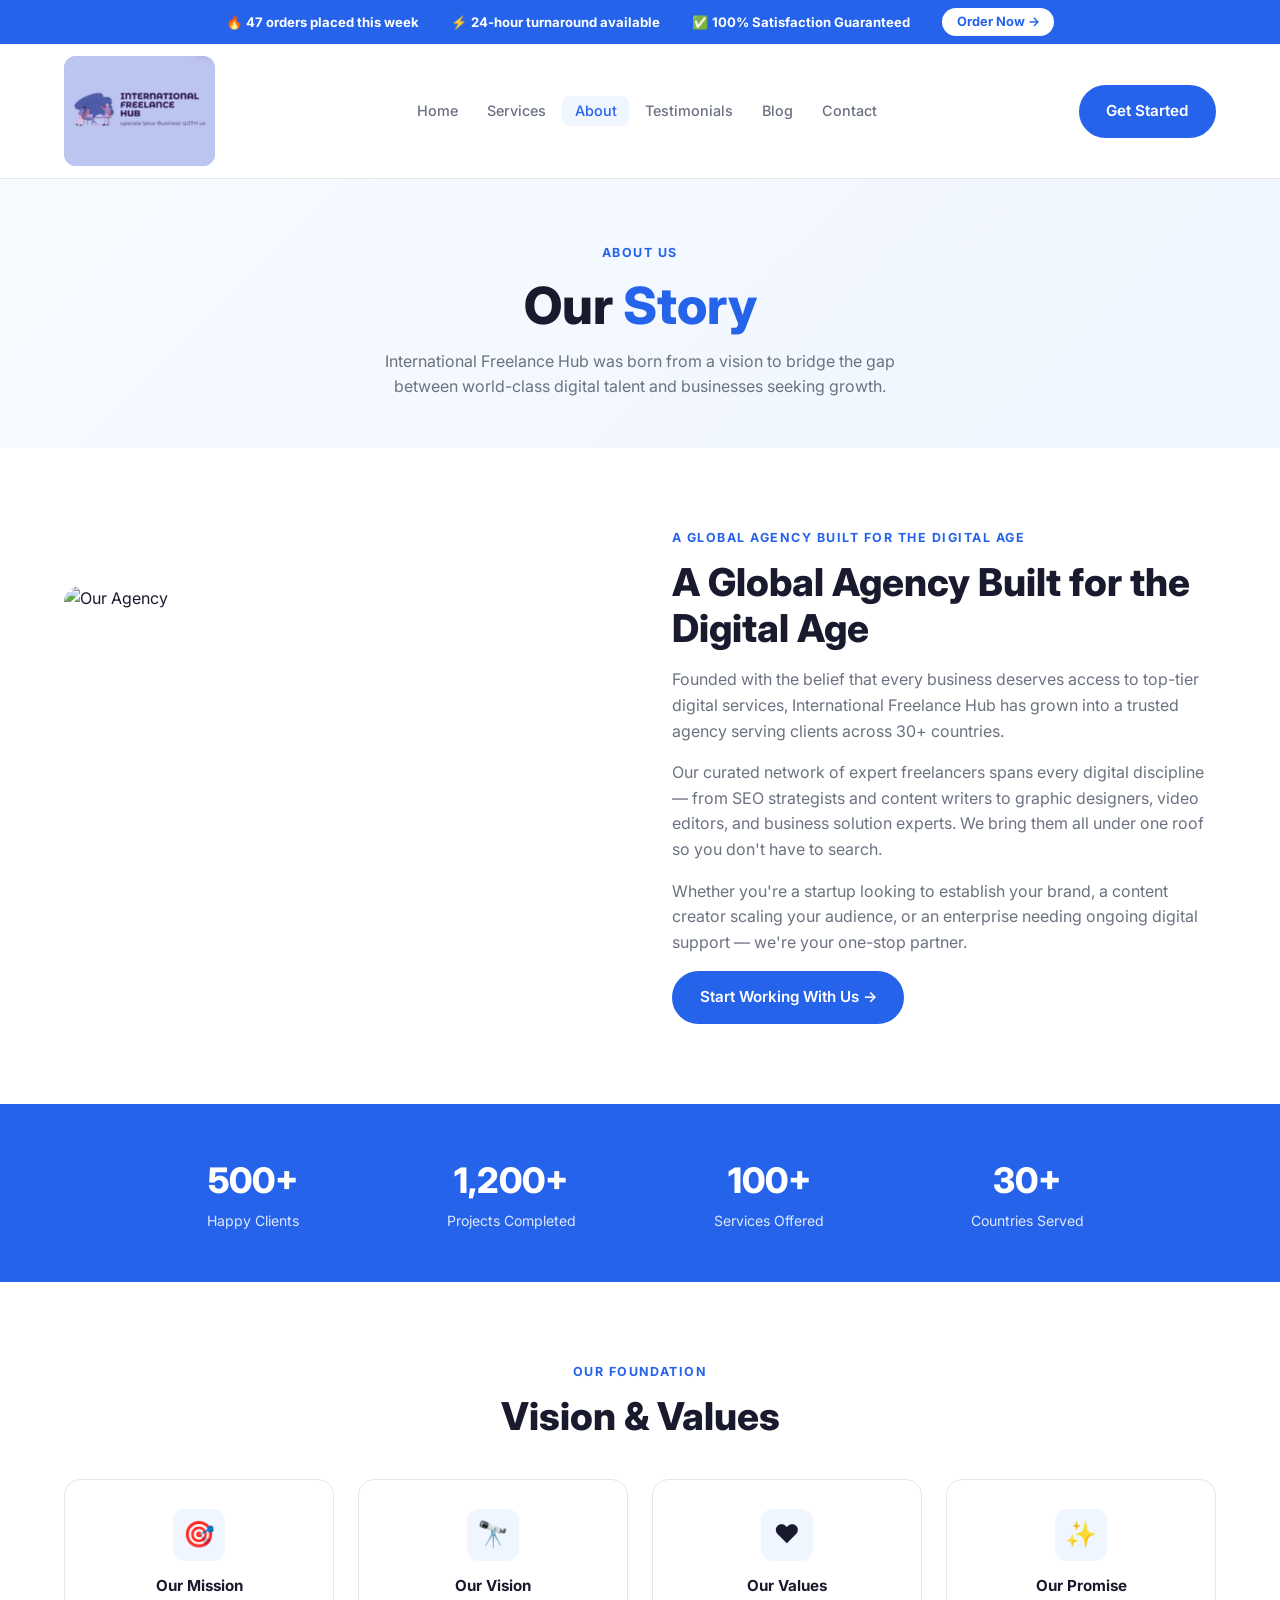
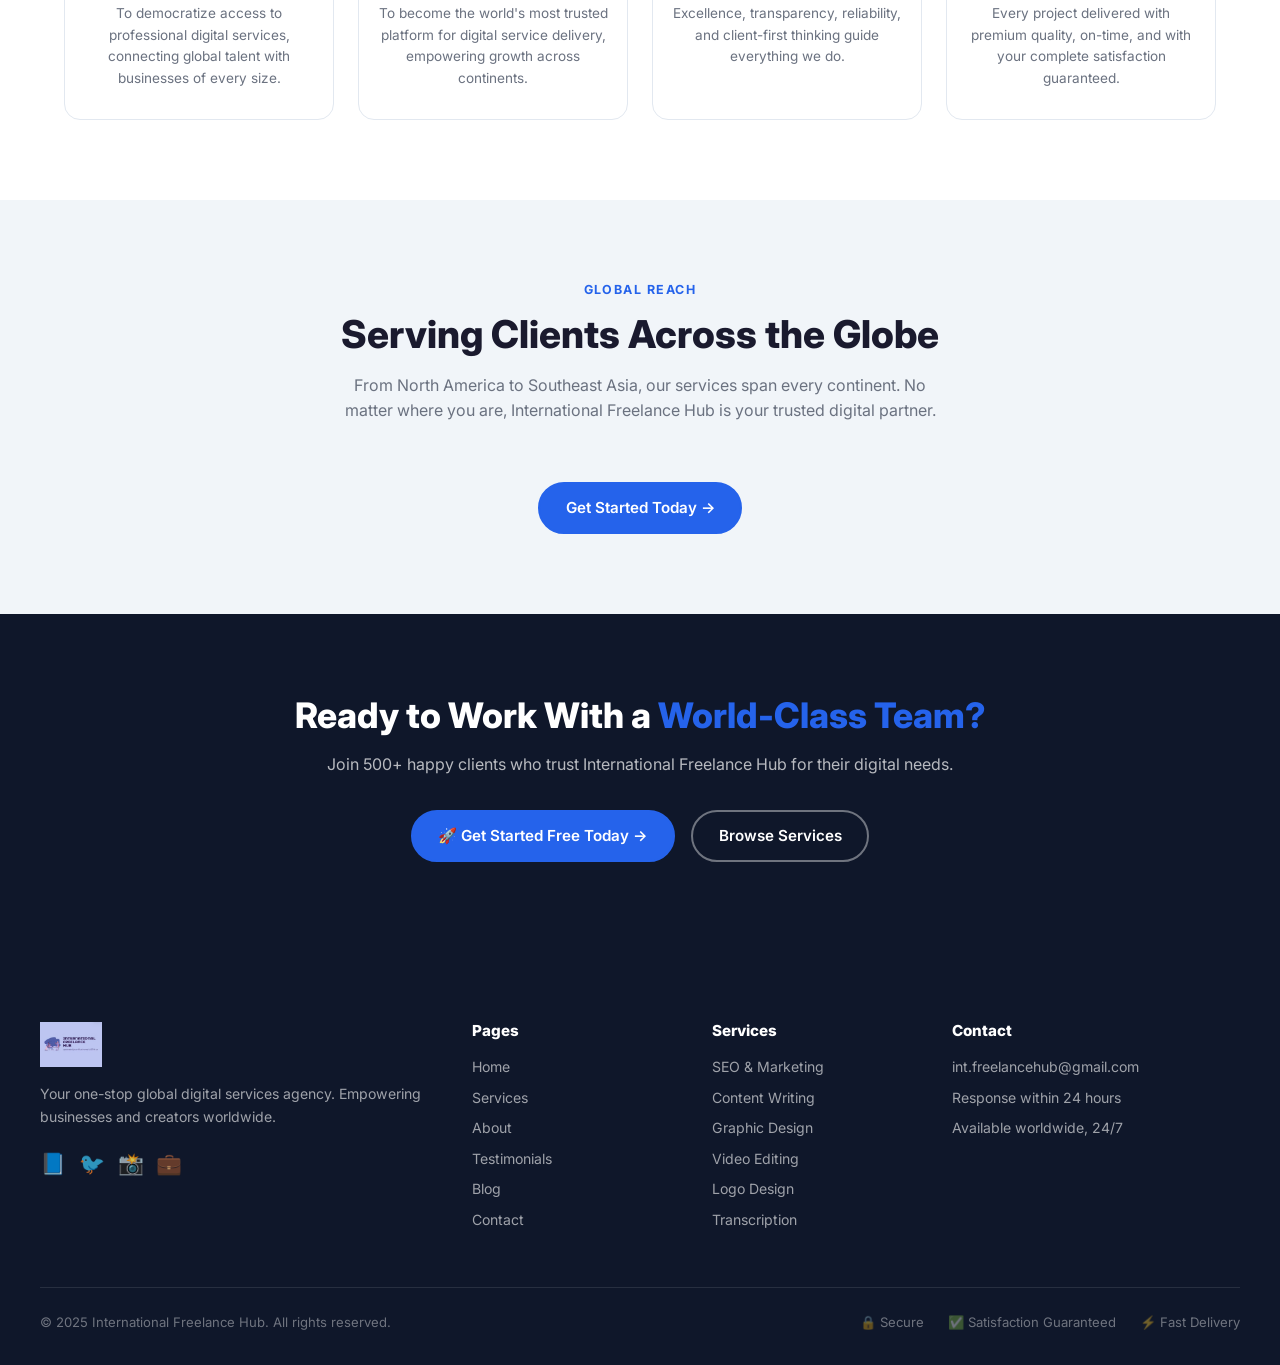
==== about.html @ becc19a5 "Add files via upload" ====
<!DOCTYPE html>
<html lang="en">
<head>
<meta charset="UTF-8">
<meta name="viewport" content="width=device-width, initial-scale=1.0">
<title>About Us | International Freelance Hub</title>
<meta name="description" content="Learn about International Freelance Hub — a global digital services agency serving 500+ clients across 30+ countries.">
<link rel="preconnect" href="https://fonts.googleapis.com">
<link href="https://fonts.googleapis.com/css2?family=Inter:wght@400;500;600;700;800;900&display=swap" rel="stylesheet">
<link rel="icon" type="image/png" href="logo.png">
<link rel="stylesheet" href="styles.css?v=7">
<style>
  /* SPLASH SCREEN */
  .splash {
    position: fixed; top: 0; left: 0; width: 100%; height: 100%;
    background: #eff6ff; display: flex; align-items: center;
    justify-content: center; z-index: 9999;
    animation: splashFade 0.6s ease forwards 2.5s;
  }
  .splash-inner {
    text-align: center;
    animation: splashZoom 0.5s ease forwards;
  }
  .splash img {
    width: auto; height: 180px; border-radius: 20px;
    box-shadow: 0 20px 60px rgba(37,99,235,0.2);
    animation: splashPulse 1.5s ease infinite;
  }
  .splash-text {
    margin-top: 1.5rem; font-family: 'Inter', sans-serif;
    font-size: 1rem; color: #2563eb; font-weight: 600;
    letter-spacing: 0.1em;
  }
  @keyframes splashFade { 0% { opacity:1; transform:scale(1); } 100% { opacity:0; transform:scale(1.05); pointer-events:none; } }
  @keyframes splashZoom { 0% { transform:scale(0.8); opacity:0; } 100% { transform:scale(1); opacity:1; } }
  @keyframes splashPulse { 0%,100% { transform:scale(1); } 50% { transform:scale(1.04); } }
  .splash.hidden { display: none; }
</style>
</head>
<body>

<!-- SPLASH SCREEN -->
<div class="splash" id="splash">
  <div class="splash-inner">
    <img src="logo.png" alt="International Freelance Hub">
    <div class="splash-text">INTERNATIONAL FREELANCE HUB</div>
  </div>
</div>

<div class="topbar">
  <div class="topbar-inner">
    <span>🔥 <strong>47 orders placed this week</strong></span>
    <span>⚡ <strong>24-hour turnaround available</strong></span>
    <span>✅ <strong>100% Satisfaction Guaranteed</strong></span>
    <a href="contact.html" class="topbar-cta">Order Now →</a>
  </div>
</div>

<nav class="navbar">
  <div class="nav-inner">
    <a href="index.html" style="display:flex;align-items:center;">
      <img src="logo.png" alt="International Freelance Hub" style="height:110px;width:auto;display:block;object-fit:contain;border-radius:12px;background-color:#c8cce8;">
    </a>
    <ul class="nav-links">
      <li><a href="index.html">Home</a></li>
      <li><a href="services.html">Services</a></li>
      <li><a href="about.html" class="active">About</a></li>
      <li><a href="testimonials.html">Testimonials</a></li>
      <li><a href="blog.html">Blog</a></li>
      <li><a href="contact.html">Contact</a></li>
    </ul>
    <a href="contact.html" class="btn-primary">Get Started</a>
    <button class="hamburger" onclick="toggleMenu()">☰</button>
  </div>
  <div class="mobile-menu" id="mobileMenu">
    <a href="index.html">Home</a><a href="services.html">Services</a><a href="about.html">About</a>
    <a href="testimonials.html">Testimonials</a><a href="blog.html">Blog</a><a href="contact.html">Contact</a>
    <a href="contact.html" class="btn-primary">Get Started</a>
  </div>
</nav>

<section class="page-hero">
  <div class="section-label">ABOUT US</div>
  <h1>Our <span class="blue">Story</span></h1>
  <p>International Freelance Hub was born from a vision to bridge the gap between world-class digital talent and businesses seeking growth.</p>
</section>

<section class="about-story">
  <img src="https://images.unsplash.com/photo-1497366216548-37526070297c?w=600&q=80" alt="Our Agency">
  <div class="about-story-text">
    <div class="section-label">A GLOBAL AGENCY BUILT FOR THE DIGITAL AGE</div>
    <h2>A Global Agency Built for the Digital Age</h2>
    <p>Founded with the belief that every business deserves access to top-tier digital services, International Freelance Hub has grown into a trusted agency serving clients across 30+ countries.</p>
    <p>Our curated network of expert freelancers spans every digital discipline — from SEO strategists and content writers to graphic designers, video editors, and business solution experts. We bring them all under one roof so you don't have to search.</p>
    <p>Whether you're a startup looking to establish your brand, a content creator scaling your audience, or an enterprise needing ongoing digital support — we're your one-stop partner.</p>
    <a href="contact.html" class="btn-primary">Start Working With Us →</a>
  </div>
</section>

<div class="about-stats-bar">
  <div class="about-stats-bar-inner">
    <div><span class="about-stat-num">500+</span><span class="about-stat-label">Happy Clients</span></div>
    <div><span class="about-stat-num">1,200+</span><span class="about-stat-label">Projects Completed</span></div>
    <div><span class="about-stat-num">100+</span><span class="about-stat-label">Services Offered</span></div>
    <div><span class="about-stat-num">30+</span><span class="about-stat-label">Countries Served</span></div>
  </div>
</div>

<section class="vision-section">
  <div class="section-label">OUR FOUNDATION</div>
  <h2>Vision & Values</h2>
  <div class="vision-grid">
    <div class="vision-card"><div class="vision-icon">🎯</div><h3>Our Mission</h3><p>To democratize access to professional digital services, connecting global talent with businesses of every size.</p></div>
    <div class="vision-card"><div class="vision-icon">🔭</div><h3>Our Vision</h3><p>To become the world's most trusted platform for digital service delivery, empowering growth across continents.</p></div>
    <div class="vision-card"><div class="vision-icon">❤️</div><h3>Our Values</h3><p>Excellence, transparency, reliability, and client-first thinking guide everything we do.</p></div>
    <div class="vision-card"><div class="vision-icon">✨</div><h3>Our Promise</h3><p>Every project delivered with premium quality, on-time, and with your complete satisfaction guaranteed.</p></div>
  </div>
</section>

<section class="global-reach">
  <div class="section-label" style="text-align:center;">GLOBAL REACH</div>
  <h2>Serving Clients Across the Globe</h2>
  <p>From North America to Southeast Asia, our services span every continent. No matter where you are, International Freelance Hub is your trusted digital partner.</p>
  <br>
  <a href="contact.html" class="btn-primary">Get Started Today →</a>
</section>

<section class="cta-banner">
  <h2>Ready to Work With a <span class="blue">World-Class Team?</span></h2>
  <p>Join 500+ happy clients who trust International Freelance Hub for their digital needs.</p>
  <div class="cta-btns">
    <a href="contact.html" class="btn-primary">🚀 Get Started Free Today →</a>
    <a href="services.html" class="btn-outline-white">Browse Services</a>
  </div>
</section>

<footer class="footer">
  <div class="footer-inner">
    <div class="footer-brand">
      <div style="margin-bottom:1rem;"><img src="logo.png" alt="International Freelance Hub" style="height:45px;width:auto;display:block;object-fit:contain;"></div>
      <p>Your one-stop global digital services agency. Empowering businesses and creators worldwide.</p>
      <div class="footer-social"><a href="#">📘</a><a href="#">🐦</a><a href="#">📸</a><a href="#">💼</a></div>
    </div>
    <div class="footer-links"><h4>Pages</h4><a href="index.html">Home</a><a href="services.html">Services</a><a href="about.html">About</a><a href="testimonials.html">Testimonials</a><a href="blog.html">Blog</a><a href="contact.html">Contact</a></div>
    <div class="footer-links"><h4>Services</h4><a href="services.html">SEO & Marketing</a><a href="services.html">Content Writing</a><a href="services.html">Graphic Design</a><a href="services.html">Video Editing</a><a href="services.html">Logo Design</a><a href="services.html">Transcription</a></div>
    <div class="footer-links"><h4>Contact</h4><a href="mailto:int.freelancehub@gmail.com">int.freelancehub@gmail.com</a><a href="#">Response within 24 hours</a><a href="#">Available worldwide, 24/7</a></div>
  </div>
  <div class="footer-bottom"><p>© 2025 International Freelance Hub. All rights reserved.</p><div><span>🔒 Secure</span><span>✅ Satisfaction Guaranteed</span><span>⚡ Fast Delivery</span></div></div>
</footer>

<script>
function toggleMenu(){document.getElementById('mobileMenu').classList.toggle('open');}
// Hide splash after 3 seconds
setTimeout(function(){
  const splash = document.getElementById('splash');
  splash.style.opacity = '0';
  splash.style.transition = 'opacity 0.6s ease';
  setTimeout(function(){ splash.classList.add('hidden'); }, 600);
}, 2500);
</script>
</body>
</html>
---- styles.css ----
*, *::before, *::after { box-sizing: border-box; margin: 0; padding: 0; }
html { scroll-behavior: smooth; }
body { font-family: 'Inter', sans-serif; background: #fff; color: #1a1a2e; line-height: 1.6; }
a { text-decoration: none; color: inherit; }
img { width: 100%; display: block; object-fit: cover; }
:root {
  --blue: #2563eb; --blue-dark: #1d4ed8; --blue-light: #eff6ff;
  --grey: #6b7280; --grey-light: #f1f5f9; --dark: #0f172a;
  --white: #ffffff; --border: #e2e8f0; --shadow: 0 4px 24px rgba(37,99,235,0.10);
}

/* ===== TYPOGRAPHY - FIXED SIZES ===== */
h1, h2, h3, h4 { font-family: 'Inter', sans-serif; font-weight: 800; line-height: 1.2; }
h1 { font-size: 3.2rem; }
h2 { font-size: 2.4rem; }
h3 { font-size: 1.1rem; font-weight: 700; }
.blue { color: var(--blue); }
.section-label { font-size: 0.78rem; font-weight: 700; letter-spacing: 0.12em; color: var(--blue); margin-bottom: 0.7rem; }
.section-sub { color: var(--grey); max-width: 560px; margin: 0.8rem auto 0; text-align: center; }

/* ===== LOGO ===== */
.logo-img { height: 55px; width: auto; object-fit: contain; display: block; }
.logo-img-footer { height: 45px; width: auto; object-fit: contain; filter: brightness(0) invert(1); }

/* ===== BUTTONS ===== */
.btn-primary { display: inline-flex; align-items: center; gap: 0.4rem; background: var(--blue); color: #fff; padding: 0.75rem 1.6rem; border-radius: 50px; font-weight: 600; font-size: 0.95rem; transition: all 0.2s; border: 2px solid var(--blue); cursor: pointer; font-family: 'Inter', sans-serif; }
.btn-primary:hover { background: var(--blue-dark); transform: translateY(-2px); box-shadow: 0 8px 24px rgba(37,99,235,0.3); }
.btn-primary.small { padding: 0.55rem 1.2rem; font-size: 0.88rem; width: 100%; justify-content: center; }
.btn-outline { display: inline-flex; align-items: center; gap: 0.4rem; background: transparent; color: var(--dark); padding: 0.75rem 1.6rem; border-radius: 50px; font-weight: 600; font-size: 0.95rem; border: 2px solid var(--border); transition: all 0.2s; }
.btn-outline:hover { border-color: var(--blue); color: var(--blue); }
.btn-outline-white { display: inline-flex; align-items: center; background: transparent; color: #fff; padding: 0.75rem 1.6rem; border-radius: 50px; font-weight: 600; font-size: 0.95rem; border: 2px solid rgba(255,255,255,0.4); transition: all 0.2s; }
.btn-outline-white:hover { background: rgba(255,255,255,0.1); }

/* ===== TOPBAR ===== */
.topbar { background: var(--blue); color: #fff; font-size: 0.82rem; padding: 0.5rem 1rem; }
.topbar-inner { max-width: 1200px; margin: 0 auto; display: flex; align-items: center; justify-content: center; gap: 2rem; flex-wrap: wrap; }
.topbar-cta { background: #fff; color: var(--blue); padding: 0.25rem 0.9rem; border-radius: 50px; font-weight: 700; font-size: 0.8rem; }

/* ===== NAVBAR ===== */
.navbar { position: sticky; top: 0; z-index: 100; background: rgba(255,255,255,0.97); backdrop-filter: blur(12px); border-bottom: 1px solid var(--border); }
.nav-inner { max-width: 1200px; margin: 0 auto; display: flex; align-items: center; justify-content: space-between; padding: 0.75rem 1.5rem; gap: 1.5rem; }
.logo { display: flex; align-items: center; }
.nav-links { display: flex; list-style: none; gap: 0.2rem; align-items: center; }
.nav-links a { padding: 0.4rem 0.8rem; border-radius: 8px; font-weight: 500; font-size: 0.9rem; color: var(--grey); transition: all 0.2s; }
.nav-links a:hover, .nav-links a.active { color: var(--blue); background: var(--blue-light); }
.hamburger { display: none; background: none; border: none; font-size: 1.4rem; cursor: pointer; }
.mobile-menu { display: none; flex-direction: column; gap: 0.5rem; padding: 1rem 1.5rem; border-top: 1px solid var(--border); background: #fff; }
.mobile-menu a { padding: 0.6rem; border-radius: 8px; font-weight: 500; color: var(--dark); }
.mobile-menu.open { display: flex; }

/* ===== HERO ===== */
.hero { background: linear-gradient(135deg, #f8faff 0%, #eff6ff 100%); padding: 4rem 1.5rem 3rem; }
.hero-inner { max-width: 1200px; margin: 0 auto; display: grid; grid-template-columns: 1fr 1fr; gap: 4rem; align-items: center; }
.badge { display: inline-flex; align-items: center; gap: 0.5rem; background: var(--blue-light); color: var(--blue); font-size: 0.78rem; font-weight: 700; letter-spacing: 0.12em; padding: 0.4rem 1rem; border-radius: 50px; margin-bottom: 1rem; }
.hero h1 { font-size: 2.4rem; line-height: 1.25; margin-bottom: 1rem; color: var(--dark); }
.hero p { color: var(--grey); font-size: 1rem; max-width: 460px; margin-bottom: 1.5rem; }
.hero-btns { display: flex; gap: 1rem; flex-wrap: wrap; margin-bottom: 1.5rem; }
.popular-tags { margin-top: 0.5rem; }
.tag-label { font-size: 0.72rem; font-weight: 700; letter-spacing: 0.12em; color: var(--grey); display: block; margin-bottom: 0.6rem; }
.tags { display: flex; flex-wrap: wrap; gap: 0.5rem; }
.tag { background: #fff; border: 1px solid var(--border); color: var(--dark); font-size: 0.82rem; padding: 0.3rem 0.8rem; border-radius: 50px; font-weight: 500; }
.hero-img-wrap { position: relative; }
.hero-img-wrap img { border-radius: 16px; height: 360px; box-shadow: var(--shadow); }
.hero-badge-rating { position: absolute; top: 1rem; right: -1rem; background: #fff; border-radius: 12px; padding: 0.6rem 1rem; display: flex; align-items: center; gap: 0.5rem; box-shadow: 0 4px 20px rgba(0,0,0,0.12); font-size: 0.82rem; }
.stars { color: #f59e0b; font-size: 1rem; }
.hero-badge-projects { position: absolute; bottom: 1rem; left: -1rem; background: #fff; border-radius: 12px; padding: 0.6rem 1rem; display: flex; align-items: center; gap: 0.6rem; box-shadow: 0 4px 20px rgba(0,0,0,0.12); font-size: 0.82rem; }
.check { background: var(--blue-light); color: var(--blue); border-radius: 50%; width: 22px; height: 22px; display: flex; align-items: center; justify-content: center; font-size: 0.7rem; }

/* ===== TRUSTED ===== */
.trusted { padding: 2.5rem 1.5rem; border-bottom: 1px solid var(--border); border-top: 1px solid var(--border); overflow: hidden; }
.trusted-label { text-align: center; font-size: 0.75rem; font-weight: 700; letter-spacing: 0.15em; color: var(--grey); margin-bottom: 1.2rem; }
.marquee-wrap { overflow: hidden; }
.marquee { display: flex; gap: 3rem; width: max-content; animation: scroll 20s linear infinite; }
.marquee span { font-size: 0.85rem; font-weight: 700; letter-spacing: 0.1em; color: #c0cce0; white-space: nowrap; }
@keyframes scroll { 0% { transform: translateX(0); } 100% { transform: translateX(-50%); } }

/* ===== STATS ===== */
.stats { padding: 4rem 1.5rem; background: var(--grey-light); }
.stats-grid { max-width: 1100px; margin: 0 auto; display: grid; grid-template-columns: repeat(4,1fr); gap: 1.5rem; }
.stat-card { background: #fff; border-radius: 16px; padding: 2rem; text-align: center; box-shadow: var(--shadow); }
.stat-icon { font-size: 2rem; margin-bottom: 0.7rem; }
.stat-num { font-family: 'Inter', sans-serif; font-size: 2.2rem; font-weight: 800; }
.stat-title { font-weight: 700; margin: 0.3rem 0 0.2rem; font-size: 0.95rem; }
.stat-sub { color: var(--grey); font-size: 0.82rem; }

/* ===== SERVICES PREVIEW ===== */
.services-preview { padding: 5rem 1.5rem; max-width: 1200px; margin: 0 auto; text-align: center; }
.services-grid { display: grid; grid-template-columns: repeat(3,1fr); gap: 1.5rem; margin-top: 2.5rem; text-align: left; }
.service-card { background: #fff; border: 1px solid var(--border); border-radius: 16px; overflow: hidden; transition: all 0.25s; }
.service-card:hover { transform: translateY(-5px); box-shadow: var(--shadow); border-color: var(--blue); }
.service-card img { height: 180px; }
.service-card-body { padding: 1.3rem; }
.service-icon { font-size: 1.4rem; background: var(--blue-light); width: 42px; height: 42px; display: flex; align-items: center; justify-content: center; border-radius: 10px; margin-bottom: 0.8rem; }
.service-card-body h3 { margin-bottom: 0.4rem; }
.service-card-body p { color: var(--grey); font-size: 0.88rem; margin-bottom: 1rem; }

/* ===== WHY CHOOSE US ===== */
.why-section { padding: 5rem 1.5rem; background: var(--grey-light); }
.why-inner { max-width: 1200px; margin: 0 auto; display: grid; grid-template-columns: 1fr 1fr; gap: 4rem; align-items: start; }
.why-left h2 { margin-bottom: 1rem; }
.why-left p { color: var(--grey); margin-bottom: 1.5rem; }
.did-you-know { background: #fff; border-radius: 12px; padding: 1.2rem; display: flex; gap: 0.8rem; font-size: 0.9rem; }
.link-blue { color: var(--blue); font-weight: 600; }
.why-grid { display: grid; grid-template-columns: 1fr 1fr; gap: 1.2rem; }
.why-item { background: #fff; border-radius: 12px; padding: 1.2rem; display: flex; gap: 0.8rem; align-items: flex-start; }
.why-icon { font-size: 1.2rem; background: var(--blue-light); width: 38px; height: 38px; border-radius: 8px; display: flex; align-items: center; justify-content: center; flex-shrink: 0; }
.why-item strong { display: block; margin-bottom: 0.2rem; font-size: 0.92rem; }
.why-item p { color: var(--grey); font-size: 0.82rem; margin: 0; }

/* ===== HOW IT WORKS ===== */
.how-it-works { padding: 5rem 1.5rem; max-width: 1200px; margin: 0 auto; text-align: center; }
.process-badge { display: inline-flex; align-items: center; gap: 0.4rem; background: #f0fdf4; color: #15803d; border-radius: 50px; padding: 0.4rem 1rem; font-size: 0.82rem; font-weight: 600; margin: 1.2rem 0 2rem; }
.steps-grid { display: grid; grid-template-columns: repeat(3,1fr); gap: 1.5rem; text-align: left; }
.step-card { background: var(--grey-light); border-radius: 16px; overflow: hidden; position: relative; }
.step-badge { position: absolute; top: 1rem; left: 1rem; background: var(--blue); color: #fff; font-size: 0.75rem; font-weight: 700; padding: 0.25rem 0.7rem; border-radius: 50px; z-index: 1; }
.step-card img { height: 180px; }
.step-icon { font-size: 1.4rem; background: var(--blue-light); width: 40px; height: 40px; display: flex; align-items: center; justify-content: center; border-radius: 10px; margin: 1.2rem 1.2rem 0.8rem; }
.step-card h3 { padding: 0 1.2rem; margin-bottom: 0.5rem; }
.step-card p { padding: 0 1.2rem 1.5rem; color: var(--grey); font-size: 0.88rem; }

/* ===== TESTIMONIALS ===== */
.testimonials-preview { padding: 5rem 1.5rem; background: var(--grey-light); text-align: center; }
.testi-grid { max-width: 1100px; margin: 2.5rem auto 0; display: grid; grid-template-columns: repeat(3,1fr); gap: 1.5rem; text-align: left; }
.testi-card { background: #fff; border-radius: 16px; padding: 1.5rem; box-shadow: var(--shadow); }
.testi-top { display: flex; align-items: center; justify-content: space-between; margin-bottom: 0.8rem; flex-wrap: wrap; gap: 0.5rem; }
.stars-row { color: #f59e0b; font-size: 1rem; letter-spacing: 2px; }
.testi-tag { font-size: 0.75rem; font-weight: 700; padding: 0.2rem 0.7rem; border-radius: 50px; }
.testi-tag.green { background: #f0fdf4; color: #15803d; }
.testi-card p { color: var(--grey); font-size: 0.9rem; margin-bottom: 1.2rem; line-height: 1.7; }
.testi-author strong { display: block; font-size: 0.92rem; }
.testi-author span { color: var(--grey); font-size: 0.8rem; }

/* ===== CTA BANNER ===== */
.cta-banner { background: var(--dark); color: #fff; padding: 5rem 1.5rem; text-align: center; }
.cta-badges { display: flex; justify-content: center; gap: 1.5rem; flex-wrap: wrap; margin-bottom: 2rem; }
.cta-badges span { background: rgba(255,255,255,0.1); border-radius: 50px; padding: 0.4rem 1rem; font-size: 0.82rem; font-weight: 600; }
.cta-banner h2 { font-size: 2.2rem; margin-bottom: 1rem; }
.cta-banner p { color: rgba(255,255,255,0.7); margin-bottom: 2rem; font-size: 1rem; }
.cta-btns { display: flex; justify-content: center; gap: 1rem; flex-wrap: wrap; margin-bottom: 1rem; }
.cta-banner small { color: rgba(255,255,255,0.4); font-size: 0.8rem; }

/* ===== FOOTER ===== */
.footer { background: var(--dark); color: rgba(255,255,255,0.8); padding: 4rem 1.5rem 2rem; }
.footer-inner { max-width: 1200px; margin: 0 auto; display: grid; grid-template-columns: 2fr 1fr 1fr 1.5fr; gap: 3rem; margin-bottom: 3rem; }
.footer-brand p { font-size: 0.88rem; color: rgba(255,255,255,0.6); margin-bottom: 1.2rem; margin-top: 1rem; }
.footer-social { display: flex; gap: 0.8rem; font-size: 1.3rem; }
.footer-links h4 { color: #fff; font-family: 'Inter', sans-serif; margin-bottom: 1rem; font-size: 0.95rem; }
.footer-links a { display: block; color: rgba(255,255,255,0.6); font-size: 0.88rem; margin-bottom: 0.5rem; transition: color 0.2s; }
.footer-links a:hover { color: var(--blue); }
.footer-bottom { max-width: 1200px; margin: 0 auto; border-top: 1px solid rgba(255,255,255,0.1); padding-top: 1.5rem; display: flex; justify-content: space-between; align-items: center; flex-wrap: wrap; gap: 1rem; font-size: 0.82rem; color: rgba(255,255,255,0.4); }
.footer-bottom div { display: flex; gap: 1.5rem; }

/* ===== OTHER PAGES ===== */
.page-hero { background: linear-gradient(135deg, #f8faff 0%, #eff6ff 100%); padding: 4rem 1.5rem 3rem; text-align: center; }
.page-hero p { color: var(--grey); max-width: 560px; margin: 0.8rem auto 0; font-size: 1rem; }
.filter-tabs { display: flex; justify-content: center; flex-wrap: wrap; gap: 0.5rem; padding: 2rem 1.5rem; max-width: 1100px; margin: 0 auto; }
.filter-btn { padding: 0.5rem 1.2rem; border-radius: 50px; border: 2px solid var(--border); font-weight: 600; font-size: 0.88rem; cursor: pointer; background: #fff; color: var(--dark); transition: all 0.2s; font-family: 'Inter', sans-serif; }
.filter-btn.active, .filter-btn:hover { background: var(--blue); color: #fff; border-color: var(--blue); }
.services-full { max-width: 1200px; margin: 0 auto; padding: 1rem 1.5rem 5rem; }
.services-section-title { font-family: 'Inter', sans-serif; font-weight: 800; font-size: 1.3rem; margin: 2.5rem 0 1.2rem; color: var(--dark); border-left: 4px solid var(--blue); padding-left: 1rem; }
.services-full-grid { display: grid; grid-template-columns: repeat(3,1fr); gap: 1.5rem; }
.service-full-card { background: #fff; border: 1px solid var(--border); border-radius: 16px; overflow: hidden; transition: all 0.25s; }
.service-full-card:hover { transform: translateY(-5px); box-shadow: var(--shadow); border-color: var(--blue); }
.service-full-card img { height: 160px; }
.service-full-card-body { padding: 1.2rem; }
.service-full-card-body .service-icon { font-size: 1.4rem; background: var(--blue-light); width: 40px; height: 40px; border-radius: 10px; display: flex; align-items: center; justify-content: center; margin-bottom: 0.8rem; }
.service-full-card-body h3 { font-size: 1rem; margin-bottom: 0.4rem; }
.service-full-card-body p { color: var(--grey); font-size: 0.85rem; margin-bottom: 1rem; }
.about-story { max-width: 1200px; margin: 0 auto; padding: 5rem 1.5rem; display: grid; grid-template-columns: 1fr 1fr; gap: 4rem; align-items: center; }
.about-story img { height: 380px; border-radius: 16px; }
.about-story-text h2 { margin-bottom: 1rem; }
.about-story-text p { color: var(--grey); margin-bottom: 1rem; }
.about-stats-bar { background: var(--blue); color: #fff; padding: 3rem 1.5rem; }
.about-stats-bar-inner { max-width: 1000px; margin: 0 auto; display: grid; grid-template-columns: repeat(4,1fr); gap: 2rem; text-align: center; }
.about-stat-num { font-family: 'Inter', sans-serif; font-size: 2.2rem; font-weight: 800; display: block; }
.about-stat-label { font-size: 0.88rem; opacity: 0.85; }
.vision-section { padding: 5rem 1.5rem; max-width: 1200px; margin: 0 auto; text-align: center; }
.vision-grid { display: grid; grid-template-columns: repeat(4,1fr); gap: 1.5rem; margin-top: 2.5rem; }
.vision-card { background: #fff; border: 1px solid var(--border); border-radius: 16px; padding: 1.8rem 1.2rem; text-align: center; transition: all 0.2s; }
.vision-card:hover { box-shadow: var(--shadow); border-color: var(--blue); transform: translateY(-4px); }
.vision-icon { font-size: 1.6rem; background: var(--blue-light); width: 52px; height: 52px; border-radius: 12px; display: flex; align-items: center; justify-content: center; margin: 0 auto 1rem; }
.vision-card h3 { font-size: 0.95rem; margin-bottom: 0.5rem; }
.vision-card p { color: var(--grey); font-size: 0.85rem; }
.global-reach { padding: 5rem 1.5rem; background: var(--grey-light); text-align: center; }
.global-reach h2 { margin-bottom: 1rem; }
.global-reach p { color: var(--grey); max-width: 600px; margin: 0 auto 2rem; }
.testimonials-full { max-width: 1100px; margin: 0 auto; padding: 3rem 1.5rem 5rem; }
.testi-full-grid { display: grid; grid-template-columns: repeat(3,1fr); gap: 1.5rem; }
.blog-grid { max-width: 1100px; margin: 0 auto; padding: 1rem 1.5rem 5rem; display: grid; grid-template-columns: repeat(3,1fr); gap: 1.5rem; }
.blog-card { background: #fff; border: 1px solid var(--border); border-radius: 16px; overflow: hidden; transition: all 0.25s; }
.blog-card:hover { transform: translateY(-5px); box-shadow: var(--shadow); border-color: var(--blue); }
.blog-card img { height: 180px; }
.blog-card-body { padding: 1.3rem; }
.blog-cat { display: inline-block; background: var(--blue-light); color: var(--blue); font-size: 0.75rem; font-weight: 700; padding: 0.2rem 0.7rem; border-radius: 50px; margin-bottom: 0.8rem; }
.blog-card-body h3 { font-size: 1rem; margin-bottom: 0.5rem; }
.blog-card-body p { color: var(--grey); font-size: 0.85rem; margin-bottom: 0.8rem; }
.blog-meta { font-size: 0.78rem; color: var(--grey); }
.contact-section { max-width: 1100px; margin: 0 auto; padding: 4rem 1.5rem; display: grid; grid-template-columns: 1fr 1.5fr; gap: 4rem; }
.contact-info h2 { margin-bottom: 1rem; }
.contact-info p { color: var(--grey); margin-bottom: 2rem; }
.contact-item { display: flex; align-items: flex-start; gap: 0.8rem; margin-bottom: 1.2rem; }
.contact-item-icon { background: var(--blue-light); width: 38px; height: 38px; border-radius: 10px; display: flex; align-items: center; justify-content: center; font-size: 1.1rem; flex-shrink: 0; }
.contact-item strong { display: block; font-size: 0.9rem; }
.contact-item span { color: var(--grey); font-size: 0.85rem; }
.global-reach-box { background: var(--grey-light); border-radius: 12px; padding: 1.2rem; margin-top: 1.5rem; display: flex; gap: 0.8rem; align-items: flex-start; font-size: 0.88rem; }
.contact-form { background: #fff; border: 1px solid var(--border); border-radius: 20px; padding: 2.5rem; }
.form-row { display: grid; grid-template-columns: 1fr 1fr; gap: 1rem; margin-bottom: 1rem; }
.form-group { display: flex; flex-direction: column; gap: 0.4rem; margin-bottom: 1rem; }
.form-group label { font-size: 0.88rem; font-weight: 600; color: var(--dark); }
.form-group input, .form-group select, .form-group textarea { border: 1.5px solid var(--border); border-radius: 10px; padding: 0.75rem 1rem; font-family: 'Inter', sans-serif; font-size: 0.92rem; color: var(--dark); transition: border 0.2s; outline: none; background: #fafbfc; }
.form-group input:focus, .form-group select:focus, .form-group textarea:focus { border-color: var(--blue); background: #fff; }
.form-group textarea { resize: vertical; min-height: 120px; }
.form-submit { width: 100%; padding: 1rem; font-size: 1rem; }
.form-secure { text-align: center; font-size: 0.8rem; color: var(--grey); margin-top: 0.8rem; }

/* ===== RESPONSIVE ===== */
@media (max-width: 1024px) {
  .stats-grid { grid-template-columns: repeat(2,1fr); }
  .services-grid { grid-template-columns: repeat(2,1fr); }
  .steps-grid { grid-template-columns: repeat(2,1fr); }
  .testi-grid, .testi-full-grid { grid-template-columns: repeat(2,1fr); }
  .vision-grid { grid-template-columns: repeat(2,1fr); }
  .services-full-grid { grid-template-columns: repeat(2,1fr); }
  .blog-grid { grid-template-columns: repeat(2,1fr); }
  .about-stats-bar-inner { grid-template-columns: repeat(2,1fr); }
  .footer-inner { grid-template-columns: repeat(2,1fr); }
}
@media (max-width: 768px) {
  h1 { font-size: 1.8rem; }
  h2 { font-size: 1.5rem; }
  .nav-links { display: none; }
  .hamburger { display: block; }
  .hero-inner { grid-template-columns: 1fr; }
  .hero-right { display: none; }
  .hero h1 { font-size: 1.8rem; }
  .stats-grid { grid-template-columns: repeat(2,1fr); }
  .services-grid, .steps-grid, .testi-grid, .testi-full-grid, .services-full-grid, .blog-grid { grid-template-columns: 1fr; }
  .why-inner, .about-story, .contact-section { grid-template-columns: 1fr; }
  .about-story img { display: none; }
  .vision-grid { grid-template-columns: repeat(2,1fr); }
  .about-stats-bar-inner { grid-template-columns: repeat(2,1fr); }
  .form-row { grid-template-columns: 1fr; }
  .footer-inner { grid-template-columns: 1fr; gap: 2rem; }
  .footer-bottom { flex-direction: column; text-align: center; }
  .why-grid { grid-template-columns: 1fr; }
  .topbar-inner { gap: 0.8rem; font-size: 0.72rem; }
}
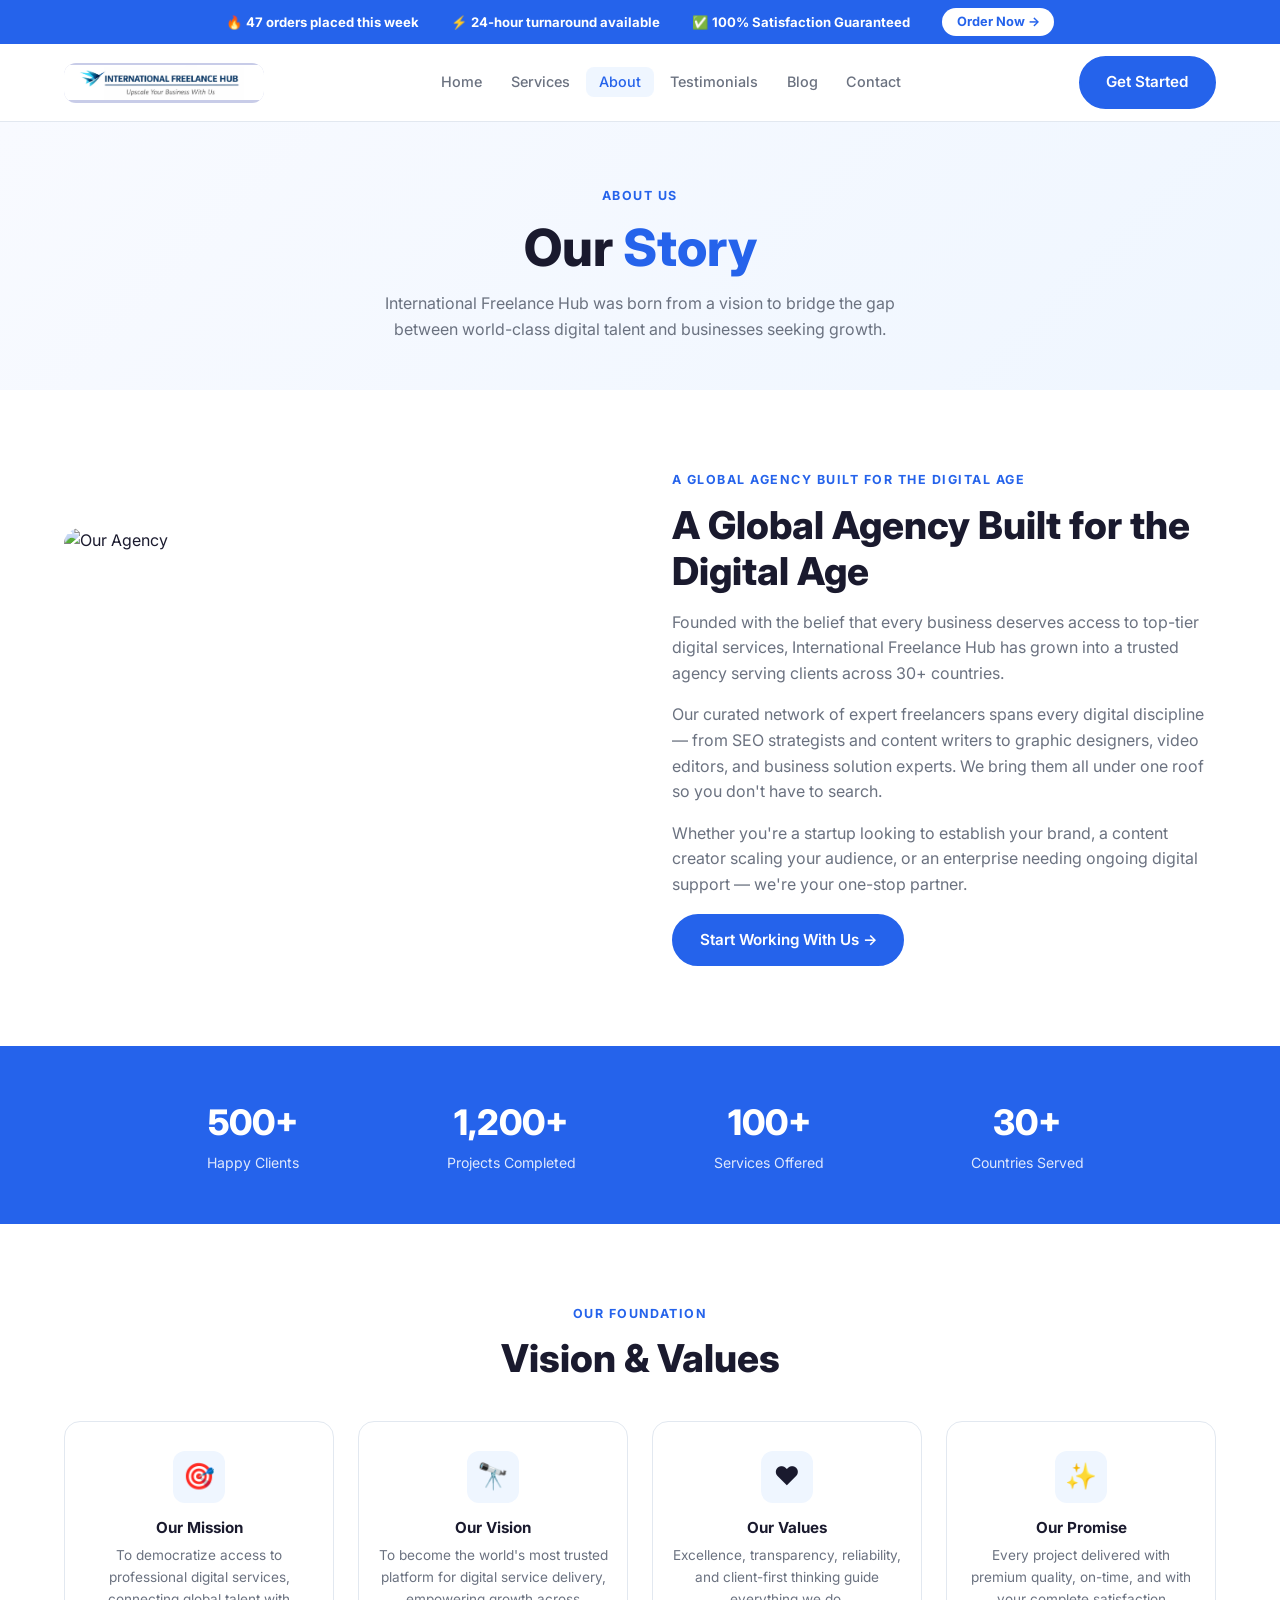
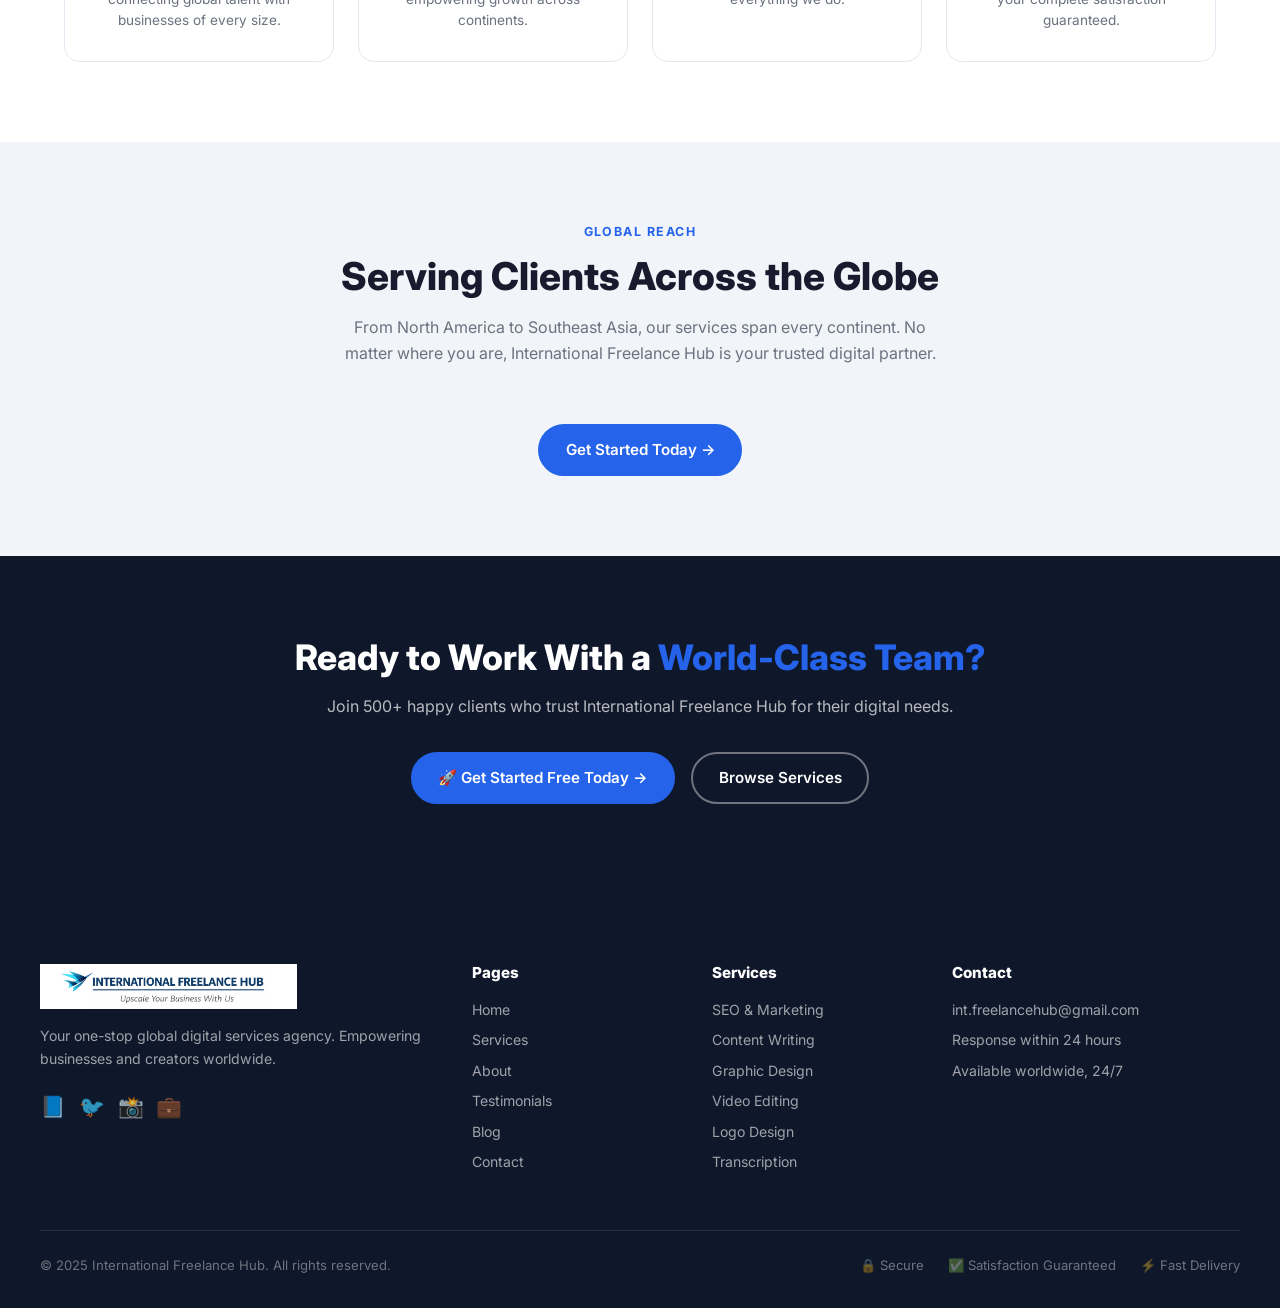
==== commit ce1fb871: "Update about.html" ====
--- a/about.html
+++ b/about.html
@@ -59,7 +59,7 @@
 <nav class="navbar">
   <div class="nav-inner">
     <a href="index.html" style="display:flex;align-items:center;">
-      <img src="logo.png" alt="International Freelance Hub" style="height:110px;width:auto;display:block;object-fit:contain;border-radius:12px;background-color:#c8cce8;">
+      <img src="logo.png" alt="International Freelance Hub" style="height:40px;width:auto;max-width:200px;width:auto;display:block;object-fit:contain;border-radius:12px;background-color:#c8cce8;">
     </a>
     <ul class="nav-links">
       <li><a href="index.html">Home</a></li>
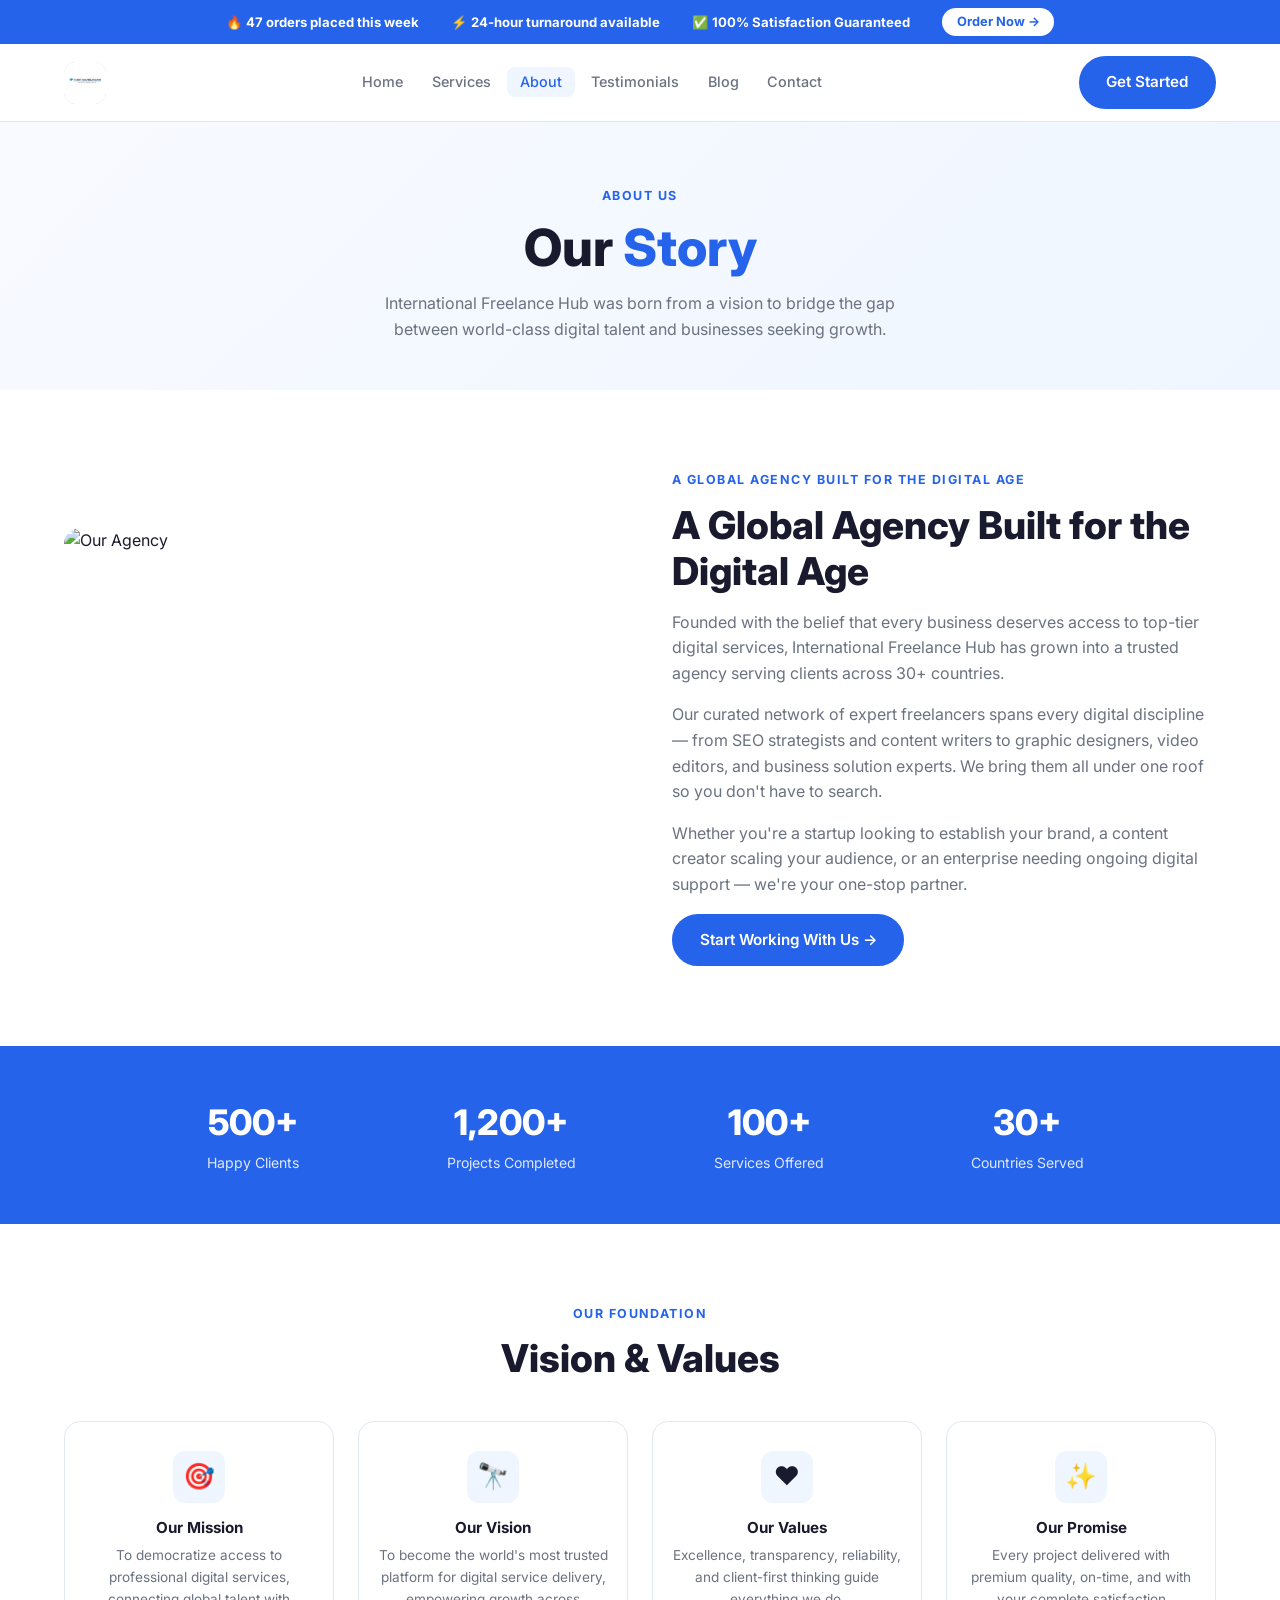
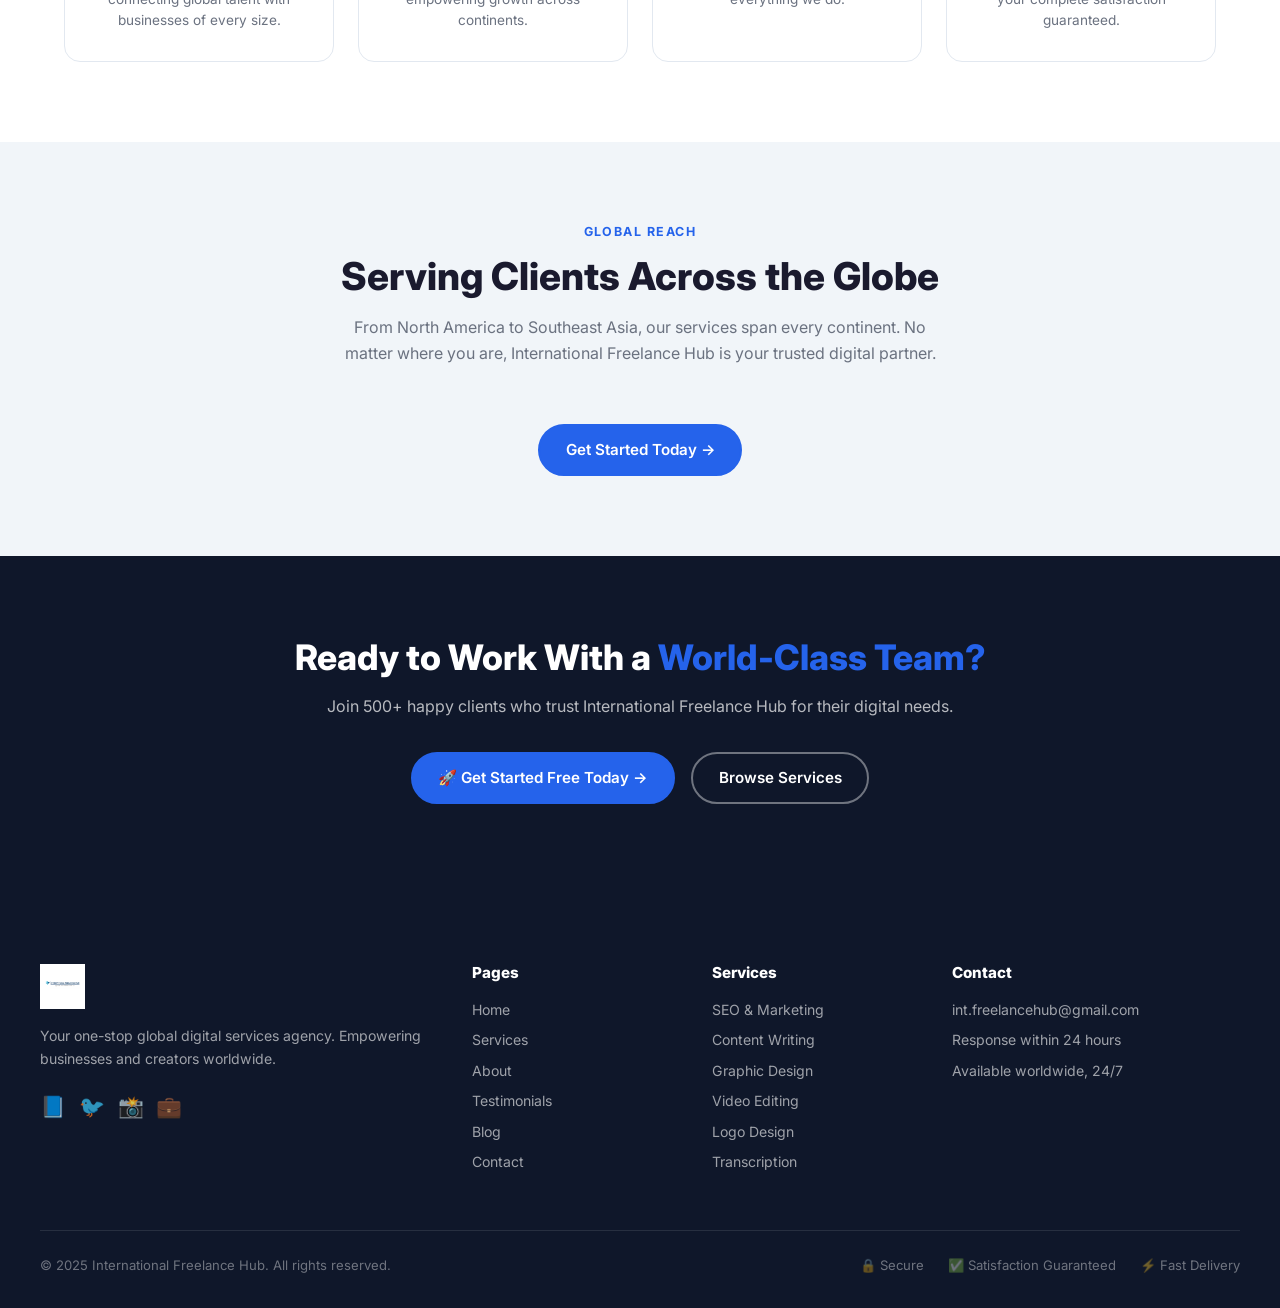
==== commit 83c7fe0e: "Update about.html" ====
--- a/about.html
+++ b/about.html
@@ -59,7 +59,7 @@
 <nav class="navbar">
   <div class="nav-inner">
     <a href="index.html" style="display:flex;align-items:center;">
-      <img src="logo.png" alt="International Freelance Hub" style="height:40px;width:auto;max-width:200px;width:auto;display:block;object-fit:contain;border-radius:12px;background-color:#c8cce8;">
+      <img src="logo.png" alt="International Freelance Hub" style="height:42px;width:auto;max-width:220px;width:auto;display:block;object-fit:contain;border-radius:12px;background-color:#c8cce8;">
     </a>
     <ul class="nav-links">
       <li><a href="index.html">Home</a></li>
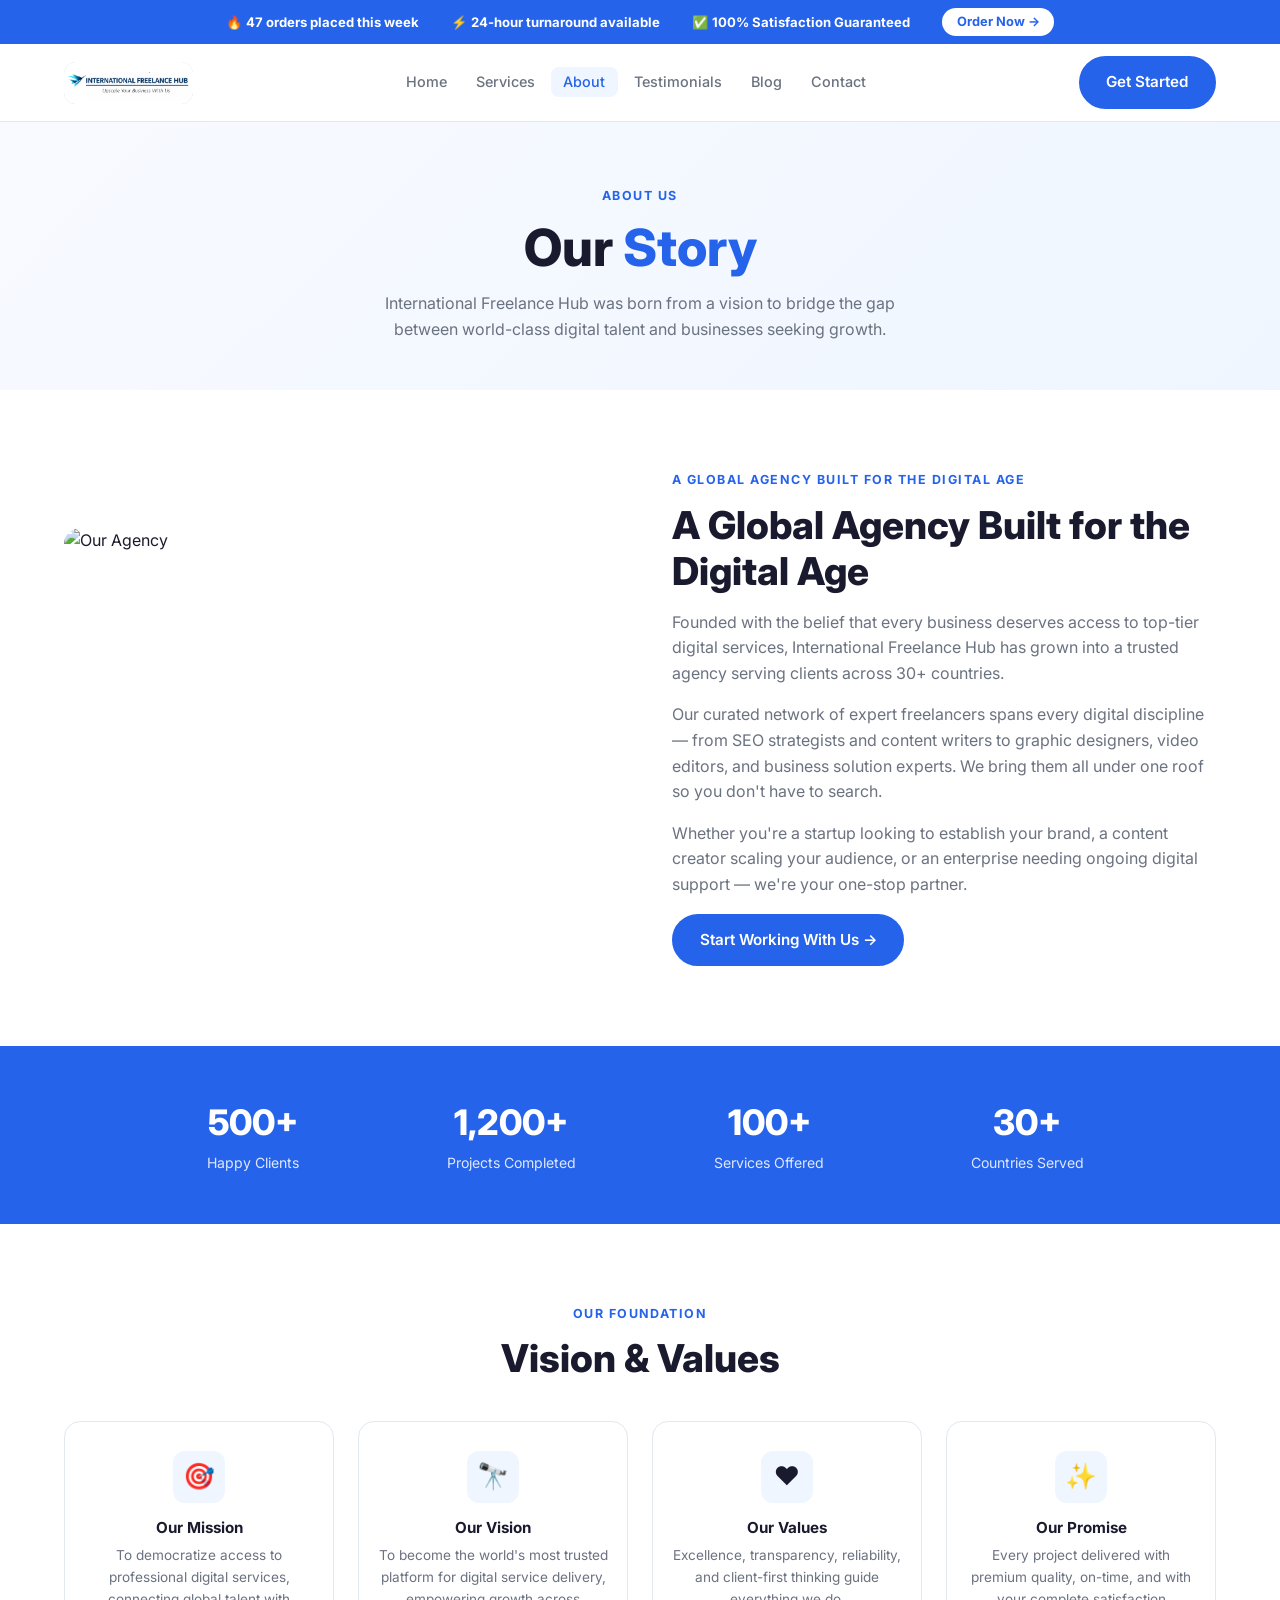
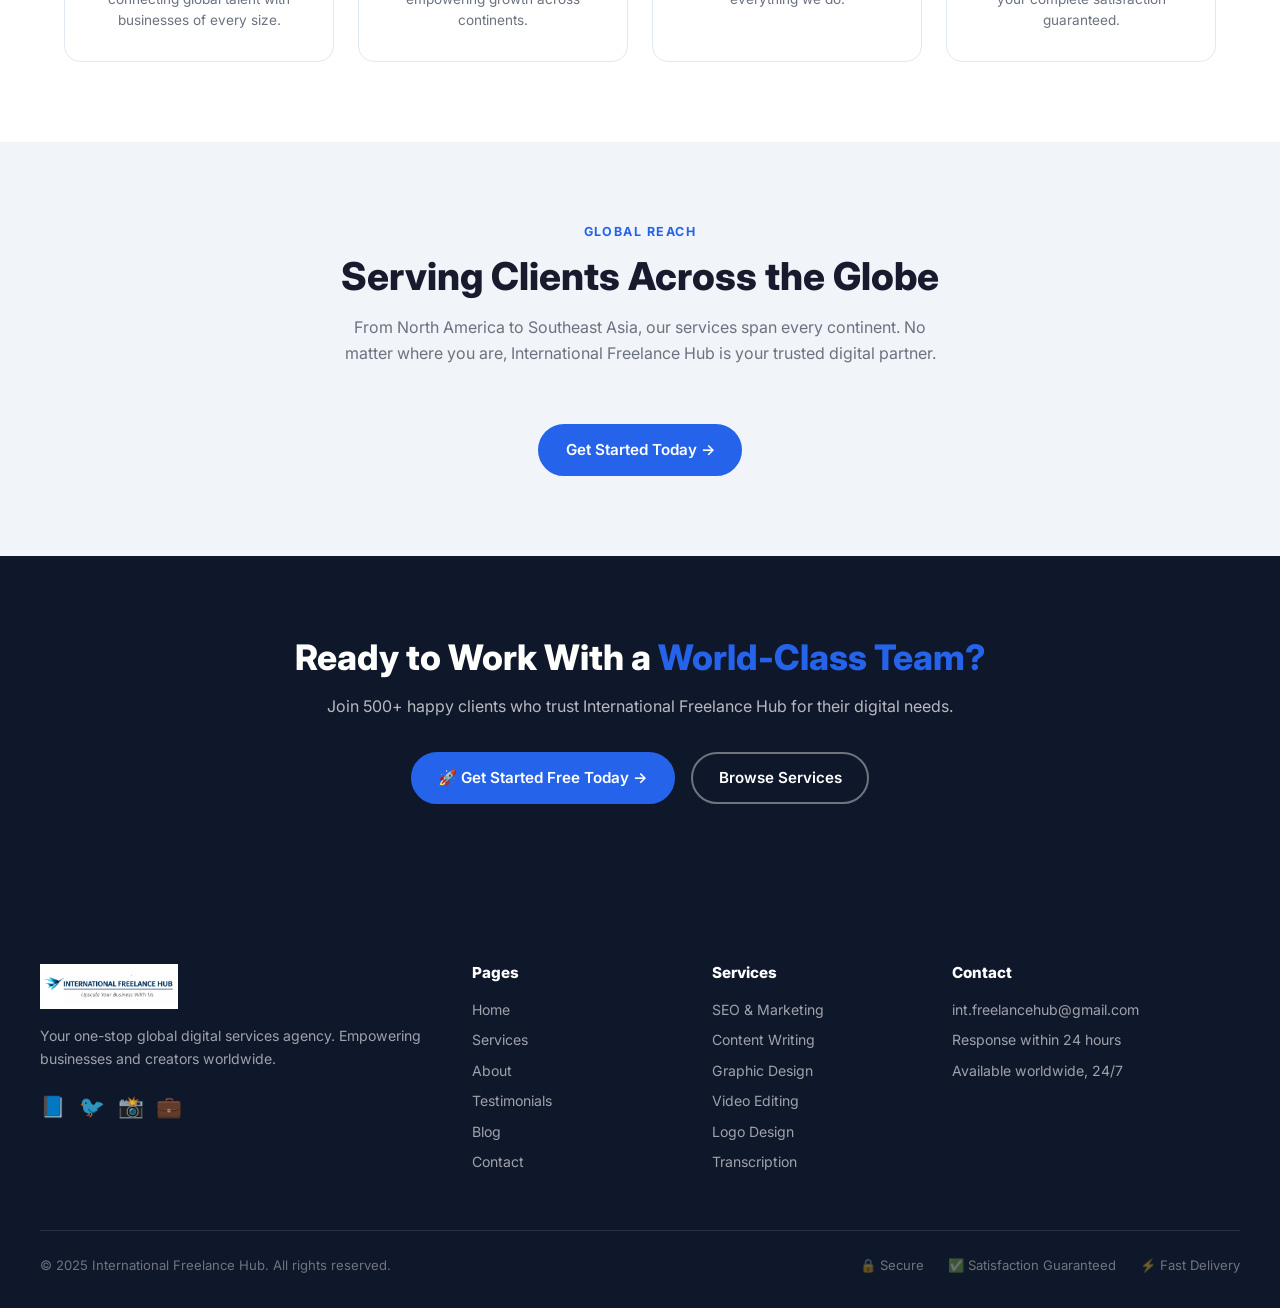
==== commit 53caacf9: "Update about.html" ====
--- a/about.html
+++ b/about.html
@@ -59,7 +59,7 @@
 <nav class="navbar">
   <div class="nav-inner">
     <a href="index.html" style="display:flex;align-items:center;">
-      <img src="logo.png" alt="International Freelance Hub" style="height:42px;width:auto;max-width:220px;width:auto;display:block;object-fit:contain;border-radius:12px;background-color:#c8cce8;">
+      <img src="logo.png" alt="International Freelance Hub" style="height:42px;width:auto;max-width:230px;width:auto;display:block;object-fit:contain;border-radius:12px;background-color:#c8cce8;">
     </a>
     <ul class="nav-links">
       <li><a href="index.html">Home</a></li>
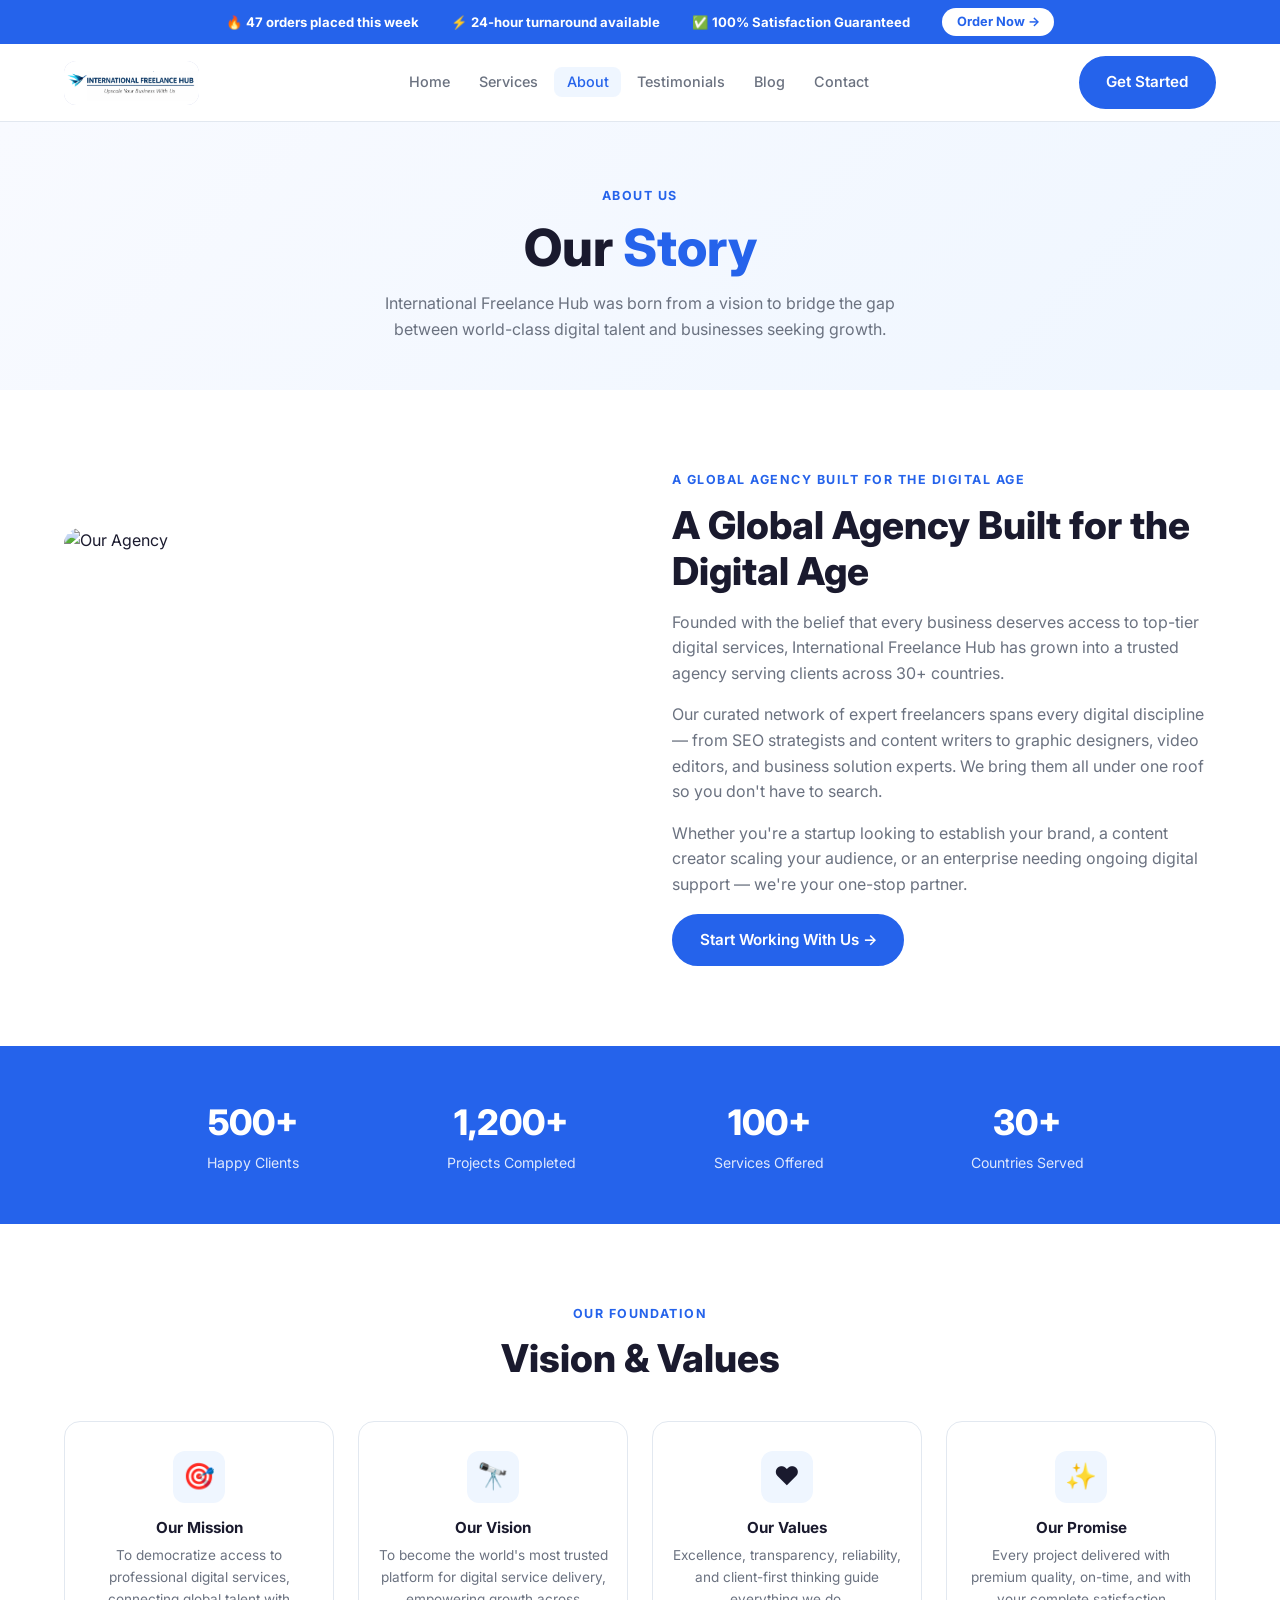
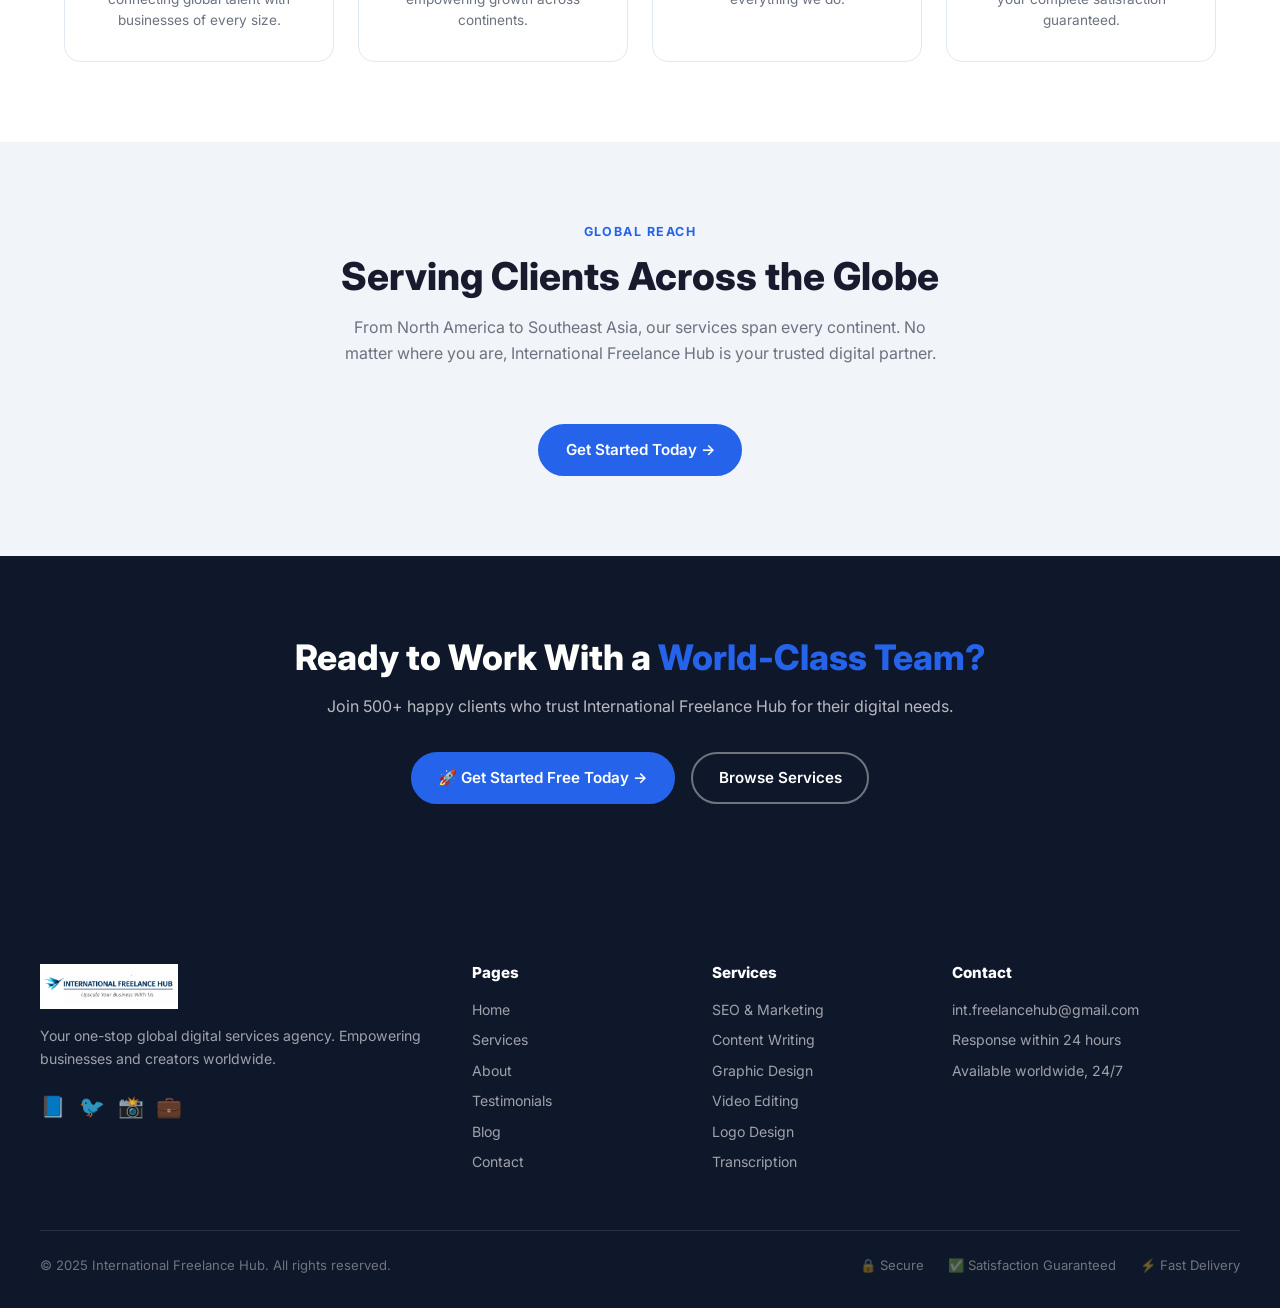
==== commit ec16316e: "Update about.html" ====
--- a/about.html
+++ b/about.html
@@ -59,7 +59,7 @@
 <nav class="navbar">
   <div class="nav-inner">
     <a href="index.html" style="display:flex;align-items:center;">
-      <img src="logo.png" alt="International Freelance Hub" style="height:42px;width:auto;max-width:230px;width:auto;display:block;object-fit:contain;border-radius:12px;background-color:#c8cce8;">
+      <img src="logo.png" alt="International Freelance Hub" style="height:44px;width:auto;max-width:230px;width:auto;display:block;object-fit:contain;border-radius:12px;background-color:#c8cce8;">
     </a>
     <ul class="nav-links">
       <li><a href="index.html">Home</a></li>
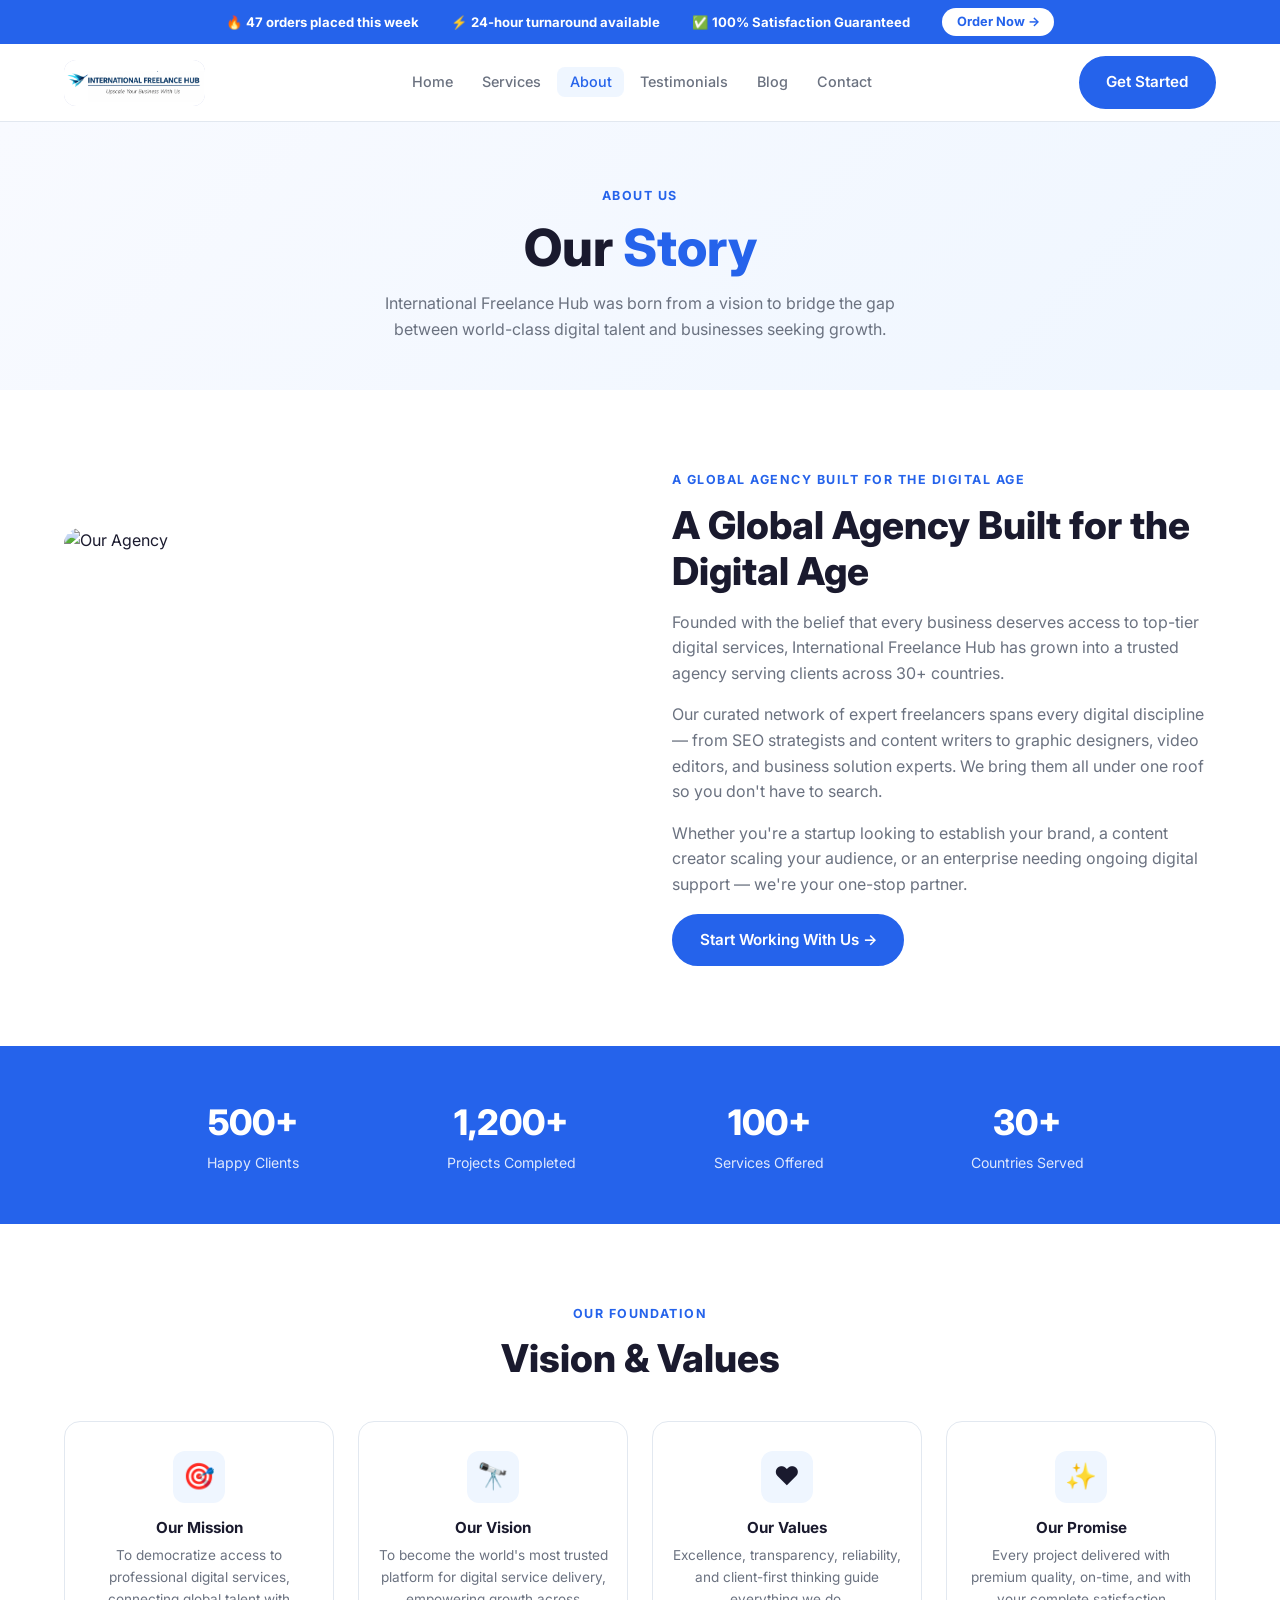
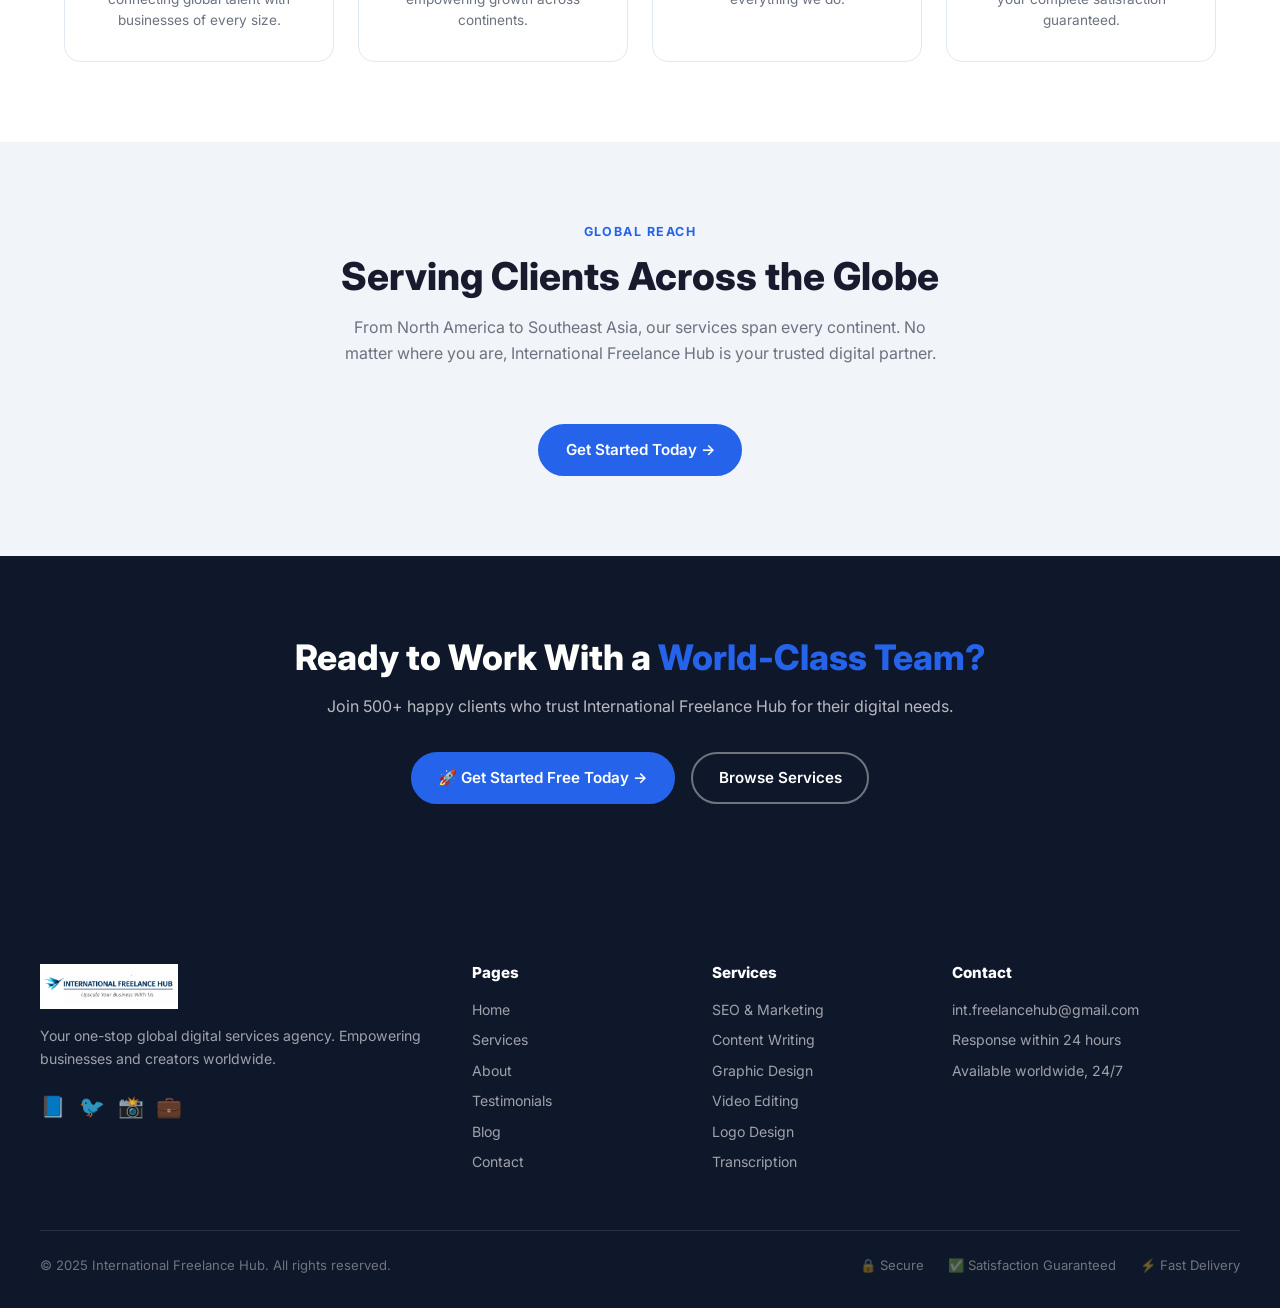
==== commit 3dc5fcef: "Update about.html" ====
--- a/about.html
+++ b/about.html
@@ -59,7 +59,7 @@
 <nav class="navbar">
   <div class="nav-inner">
     <a href="index.html" style="display:flex;align-items:center;">
-      <img src="logo.png" alt="International Freelance Hub" style="height:44px;width:auto;max-width:230px;width:auto;display:block;object-fit:contain;border-radius:12px;background-color:#c8cce8;">
+      <img src="logo.png" alt="International Freelance Hub" style="height:46px;width:auto;max-width:230px;width:auto;display:block;object-fit:contain;border-radius:12px;background-color:#c8cce8;">
     </a>
     <ul class="nav-links">
       <li><a href="index.html">Home</a></li>
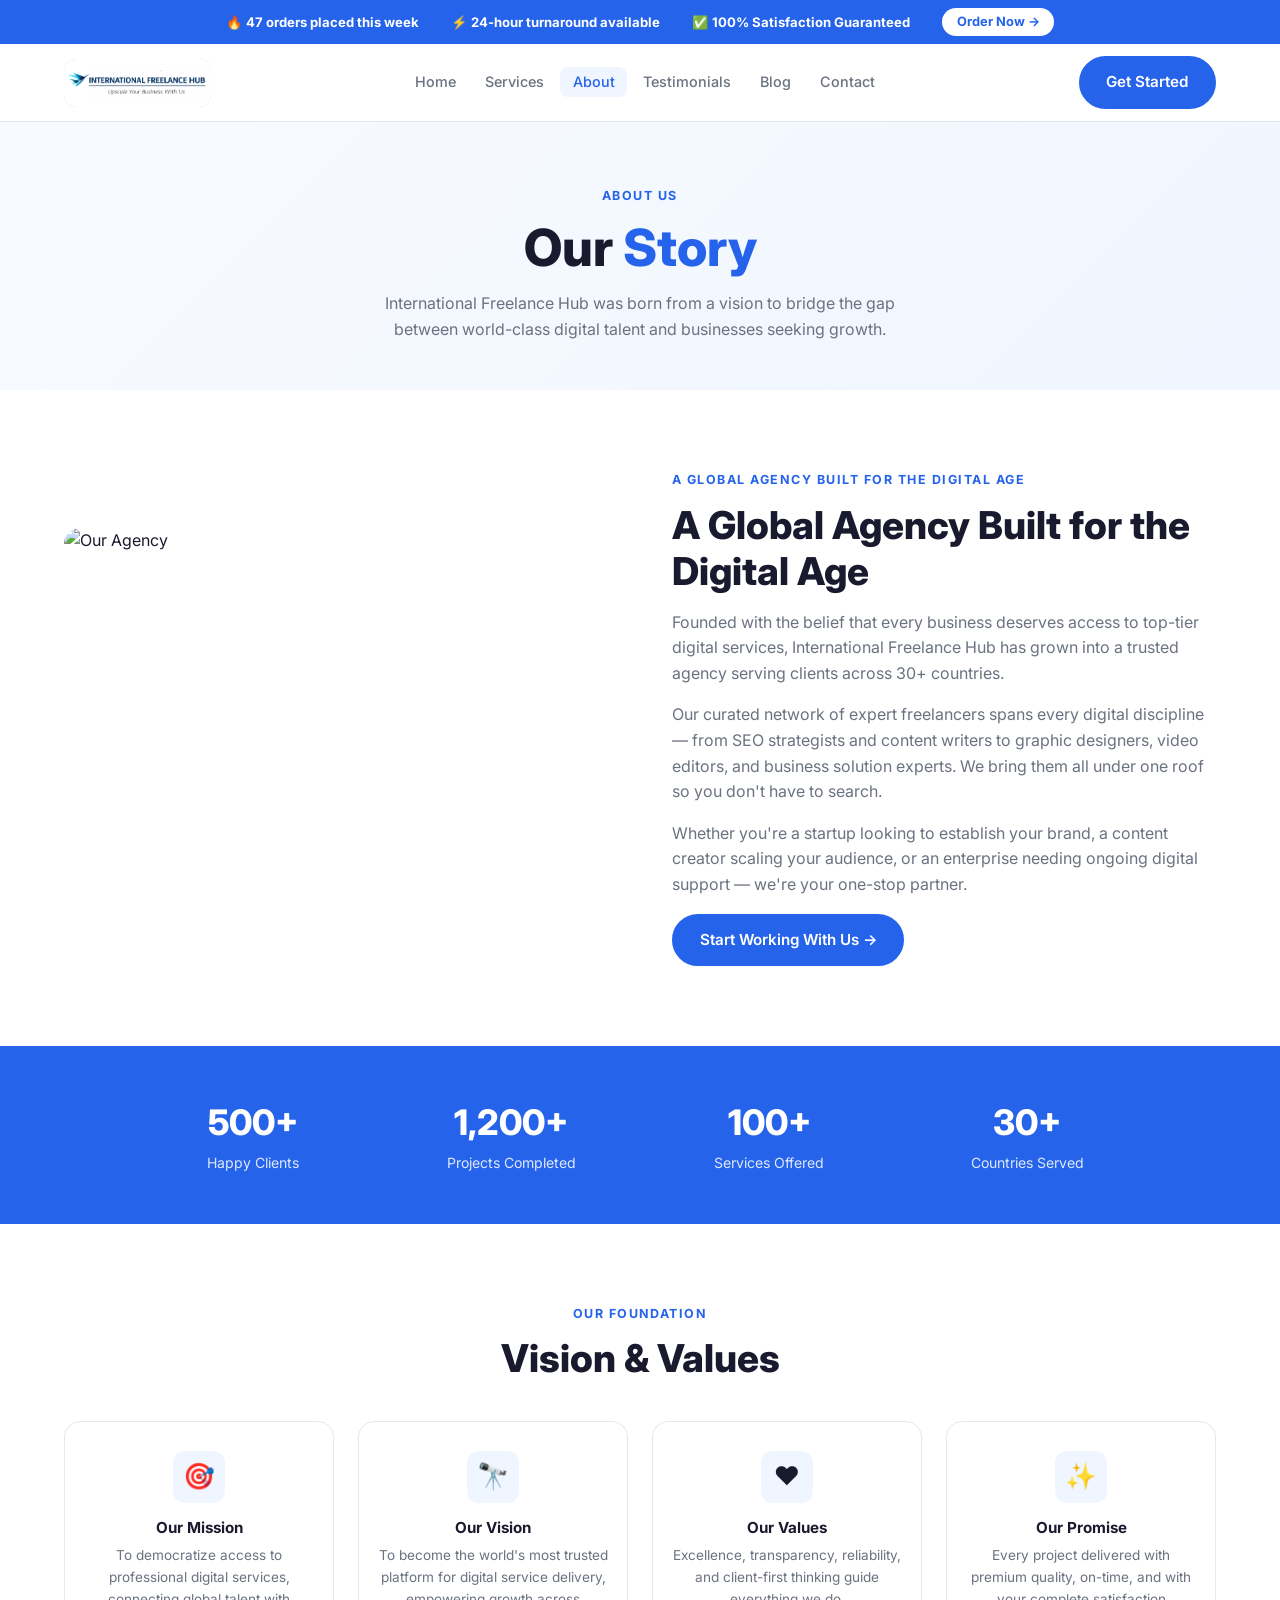
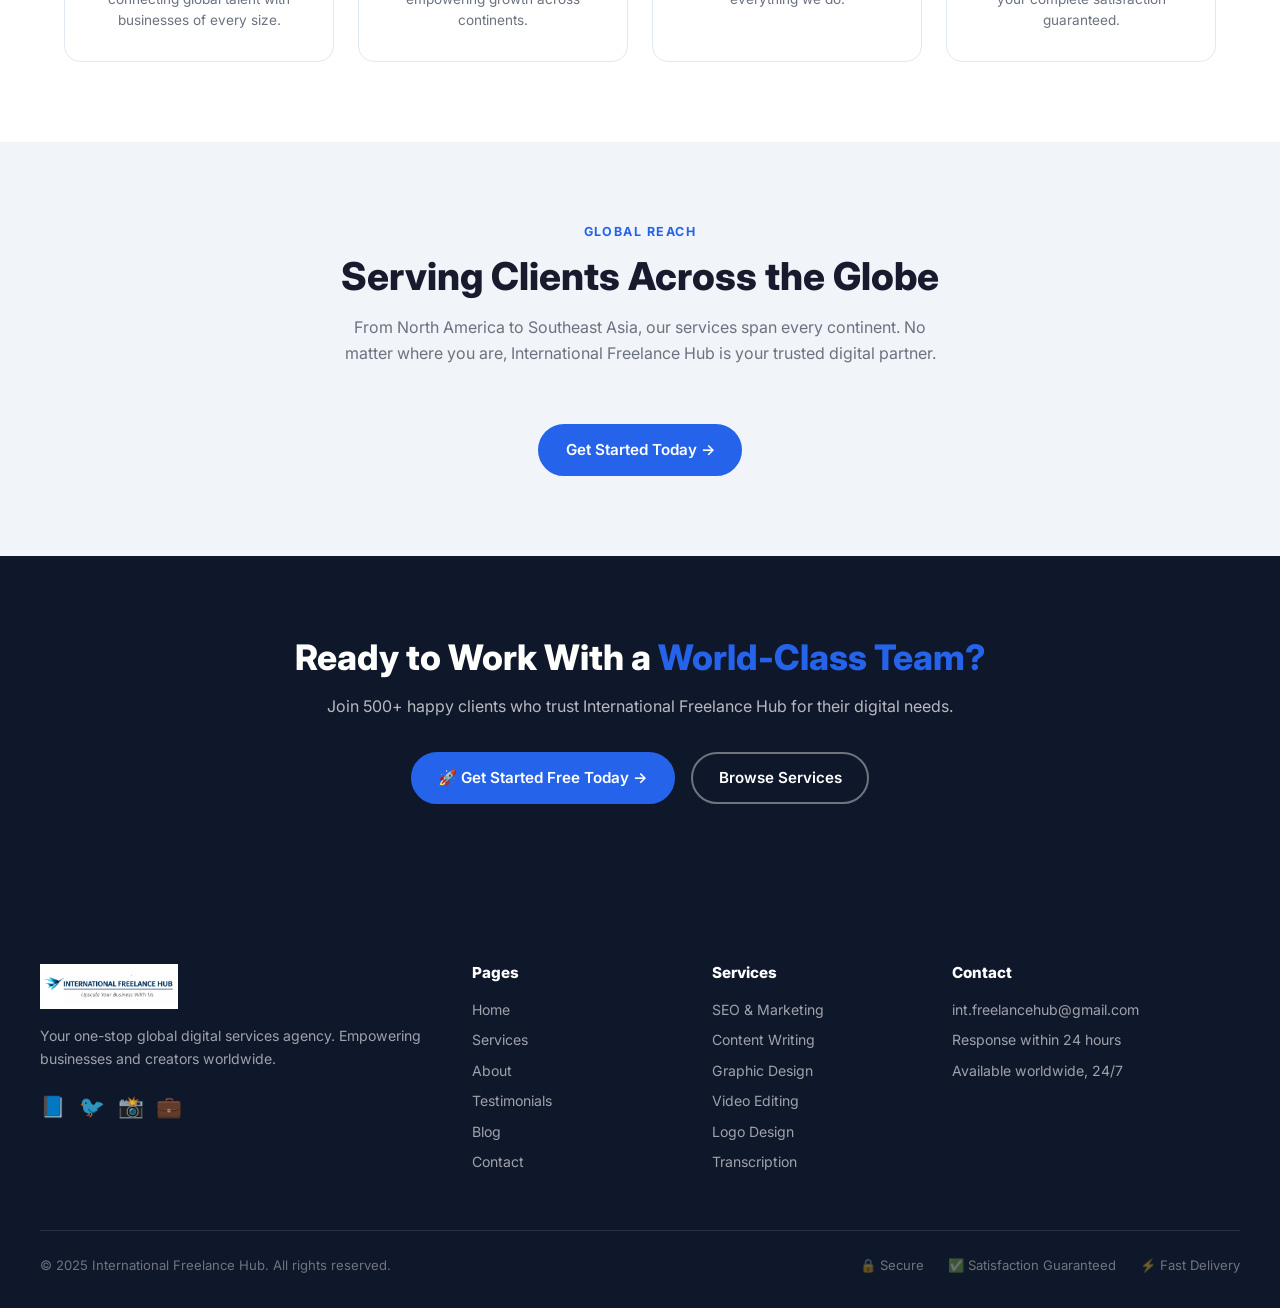
==== commit cd05e4ba: "Update about.html" ====
--- a/about.html
+++ b/about.html
@@ -59,7 +59,7 @@
 <nav class="navbar">
   <div class="nav-inner">
     <a href="index.html" style="display:flex;align-items:center;">
-      <img src="logo.png" alt="International Freelance Hub" style="height:46px;width:auto;max-width:230px;width:auto;display:block;object-fit:contain;border-radius:12px;background-color:#c8cce8;">
+      <img src="logo.png" alt="International Freelance Hub" style="height:48px;width:auto;max-width:230px;width:auto;display:block;object-fit:contain;border-radius:12px;background-color:#c8cce8;">
     </a>
     <ul class="nav-links">
       <li><a href="index.html">Home</a></li>
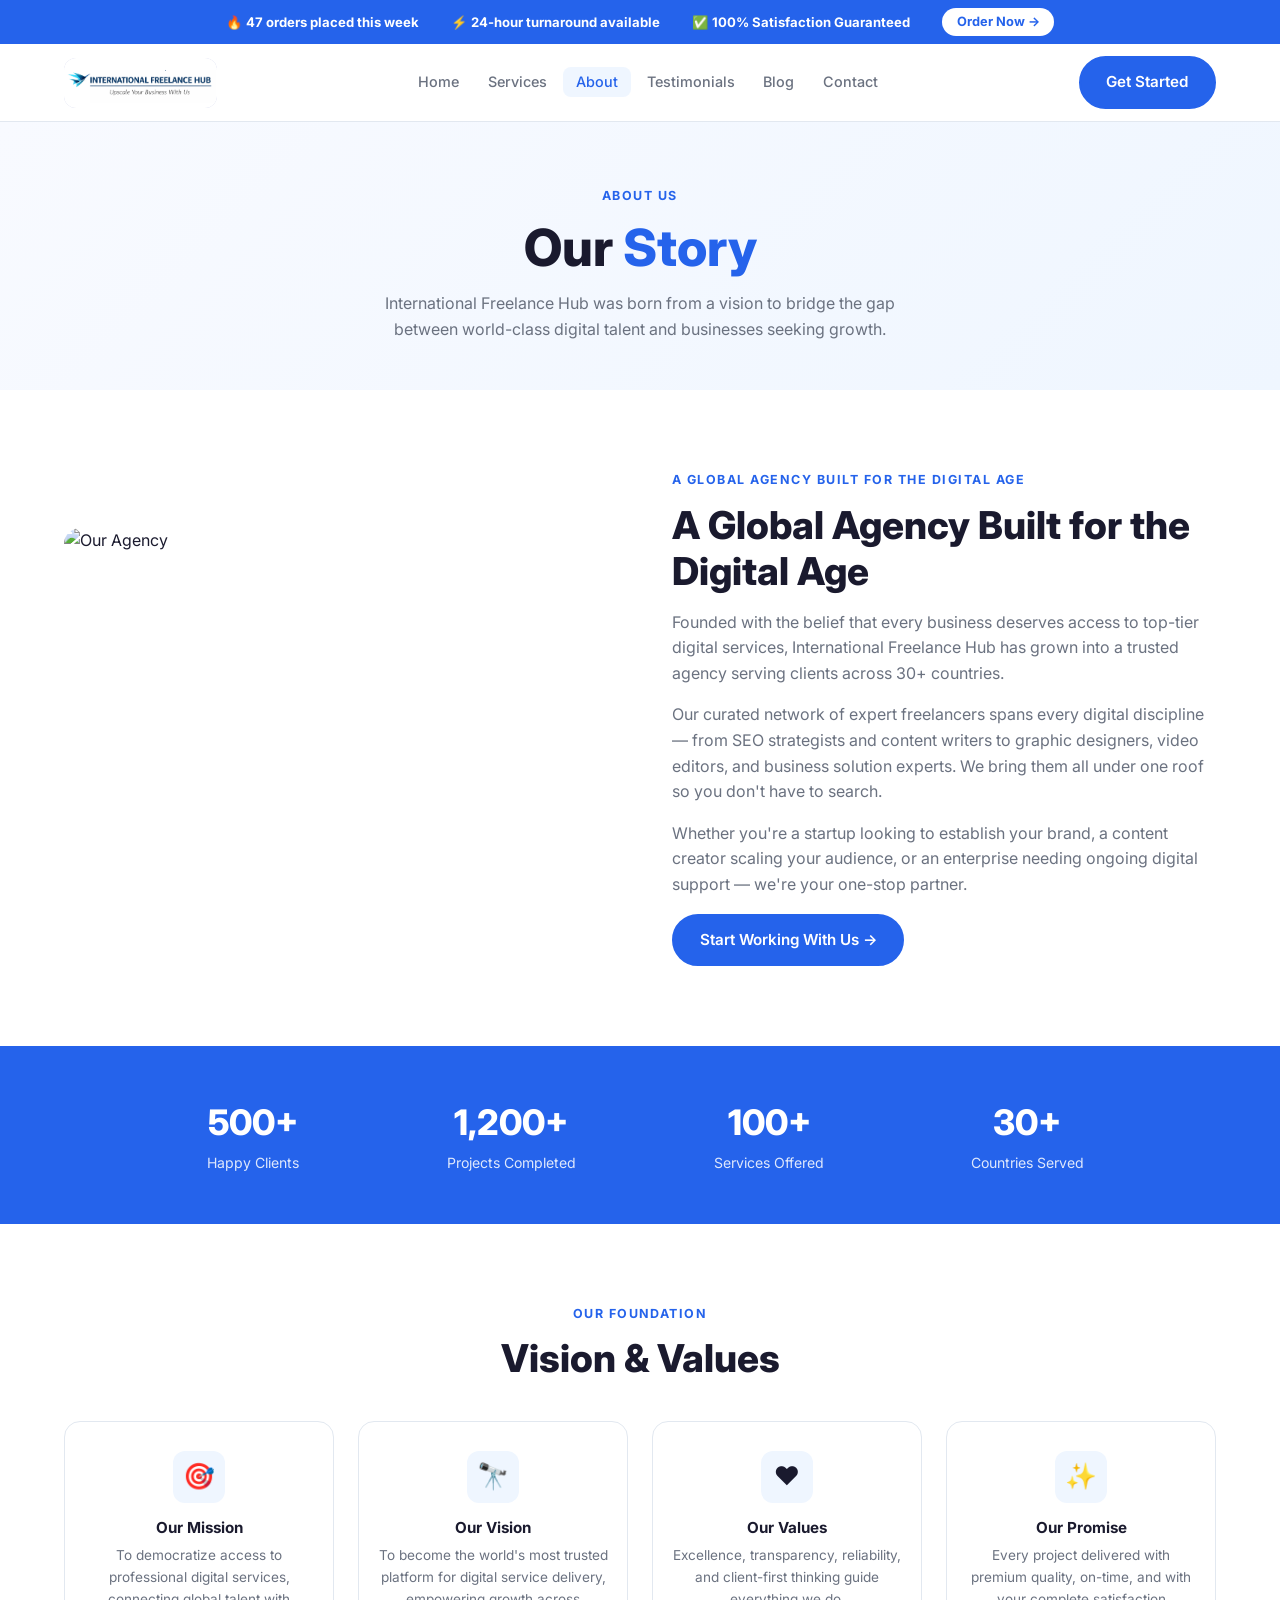
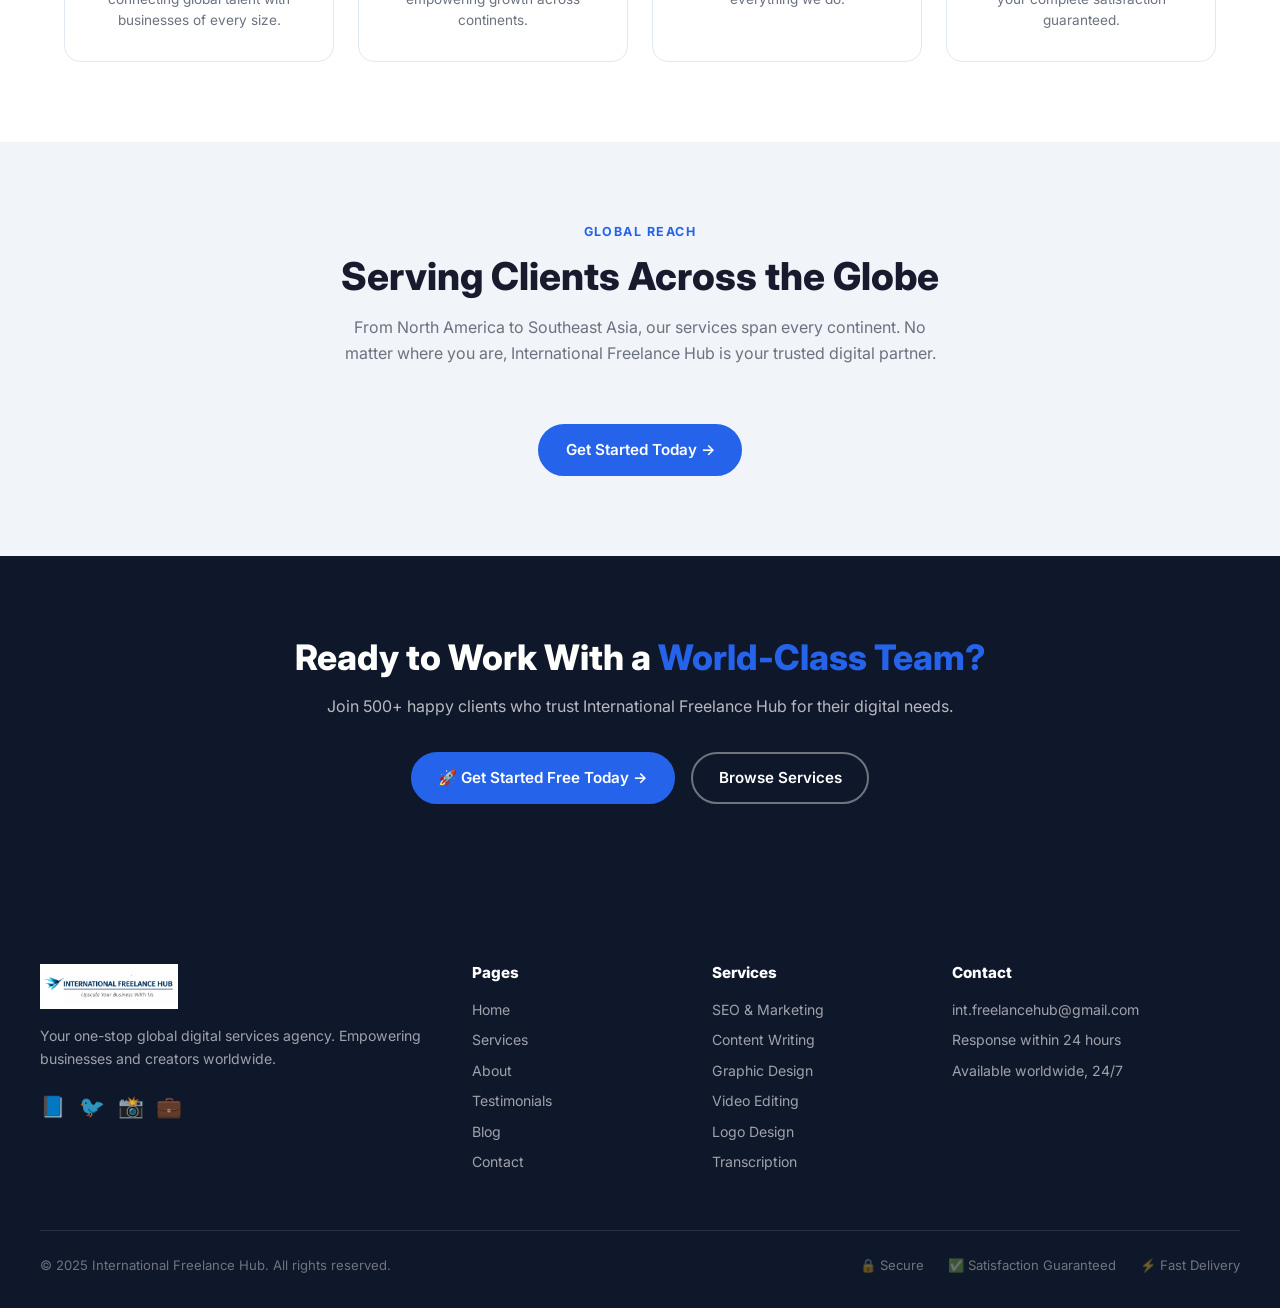
==== commit 8a9c2da8: "Update about.html" ====
--- a/about.html
+++ b/about.html
@@ -59,7 +59,7 @@
 <nav class="navbar">
   <div class="nav-inner">
     <a href="index.html" style="display:flex;align-items:center;">
-      <img src="logo.png" alt="International Freelance Hub" style="height:48px;width:auto;max-width:230px;width:auto;display:block;object-fit:contain;border-radius:12px;background-color:#c8cce8;">
+      <img src="logo.png" alt="International Freelance Hub" style="height:50px;width:auto;max-width:240px;width:auto;display:block;object-fit:contain;border-radius:12px;background-color:#c8cce8;">
     </a>
     <ul class="nav-links">
       <li><a href="index.html">Home</a></li>
